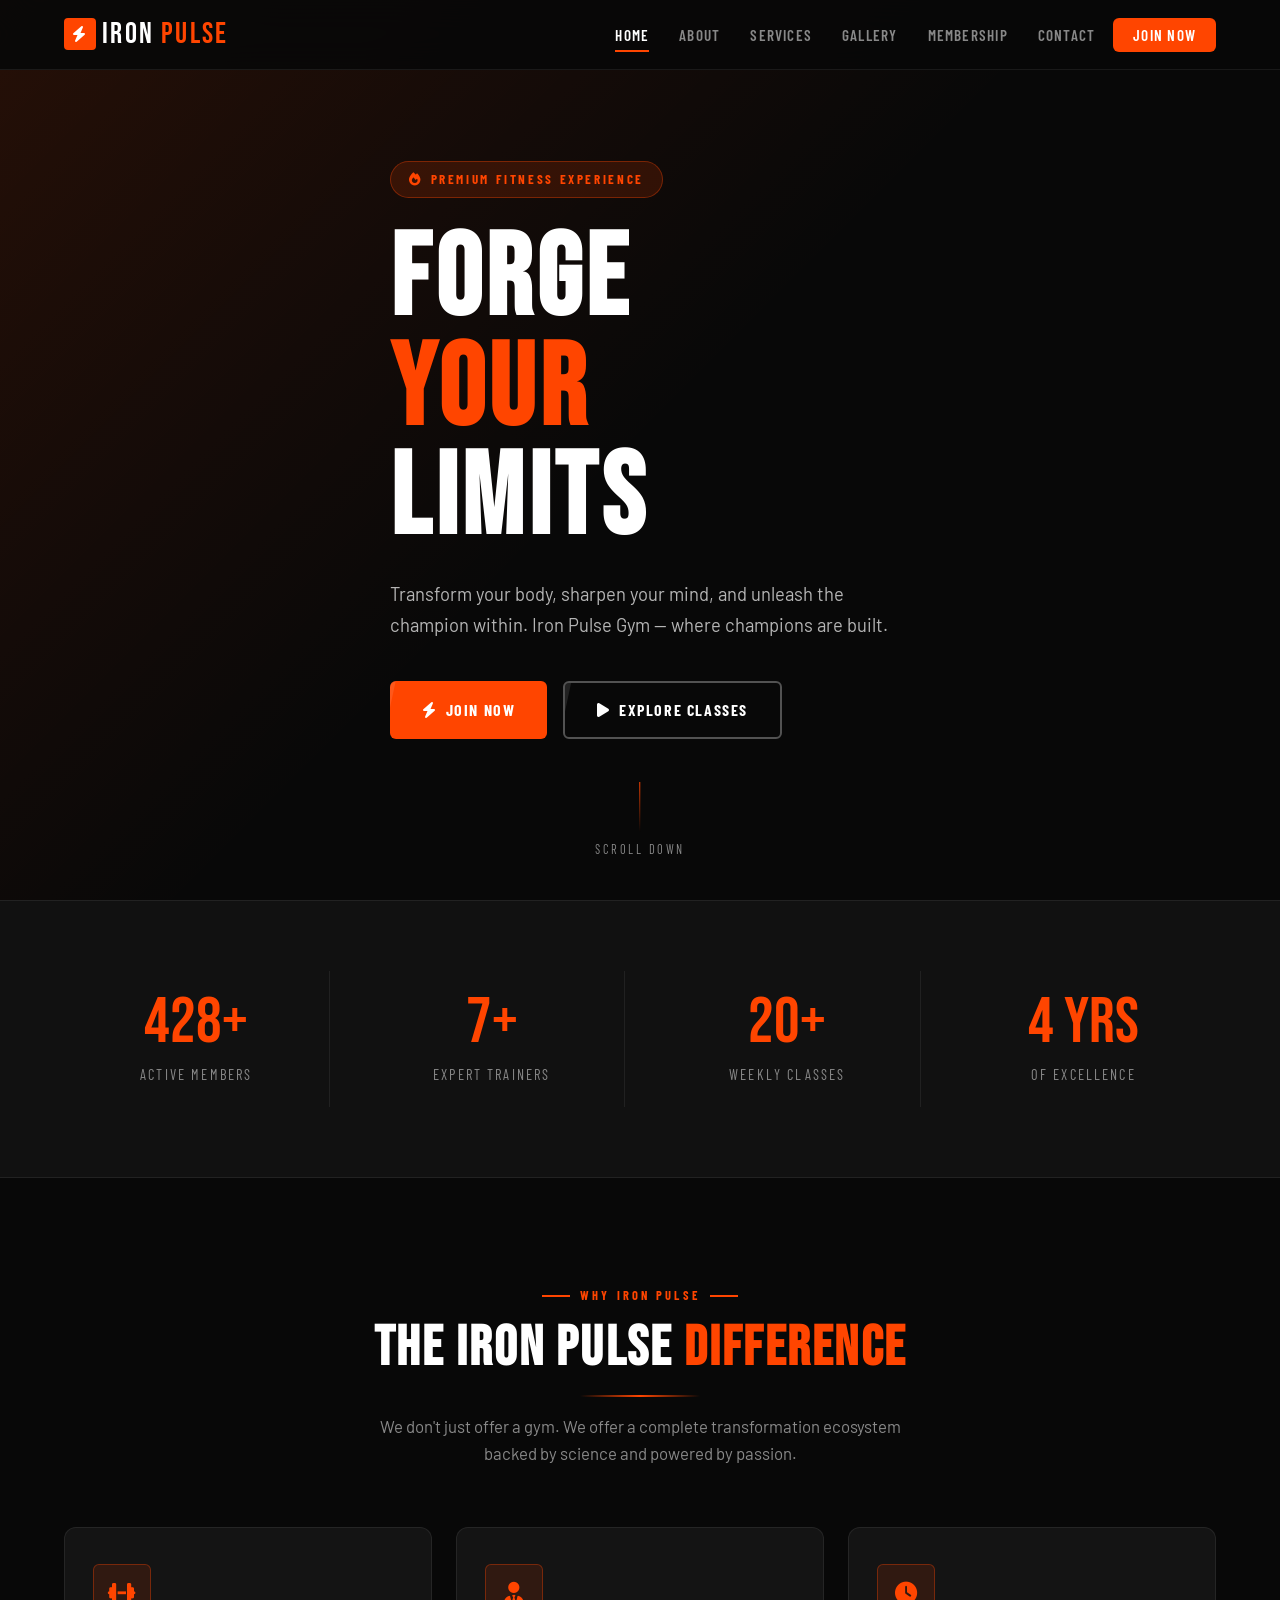
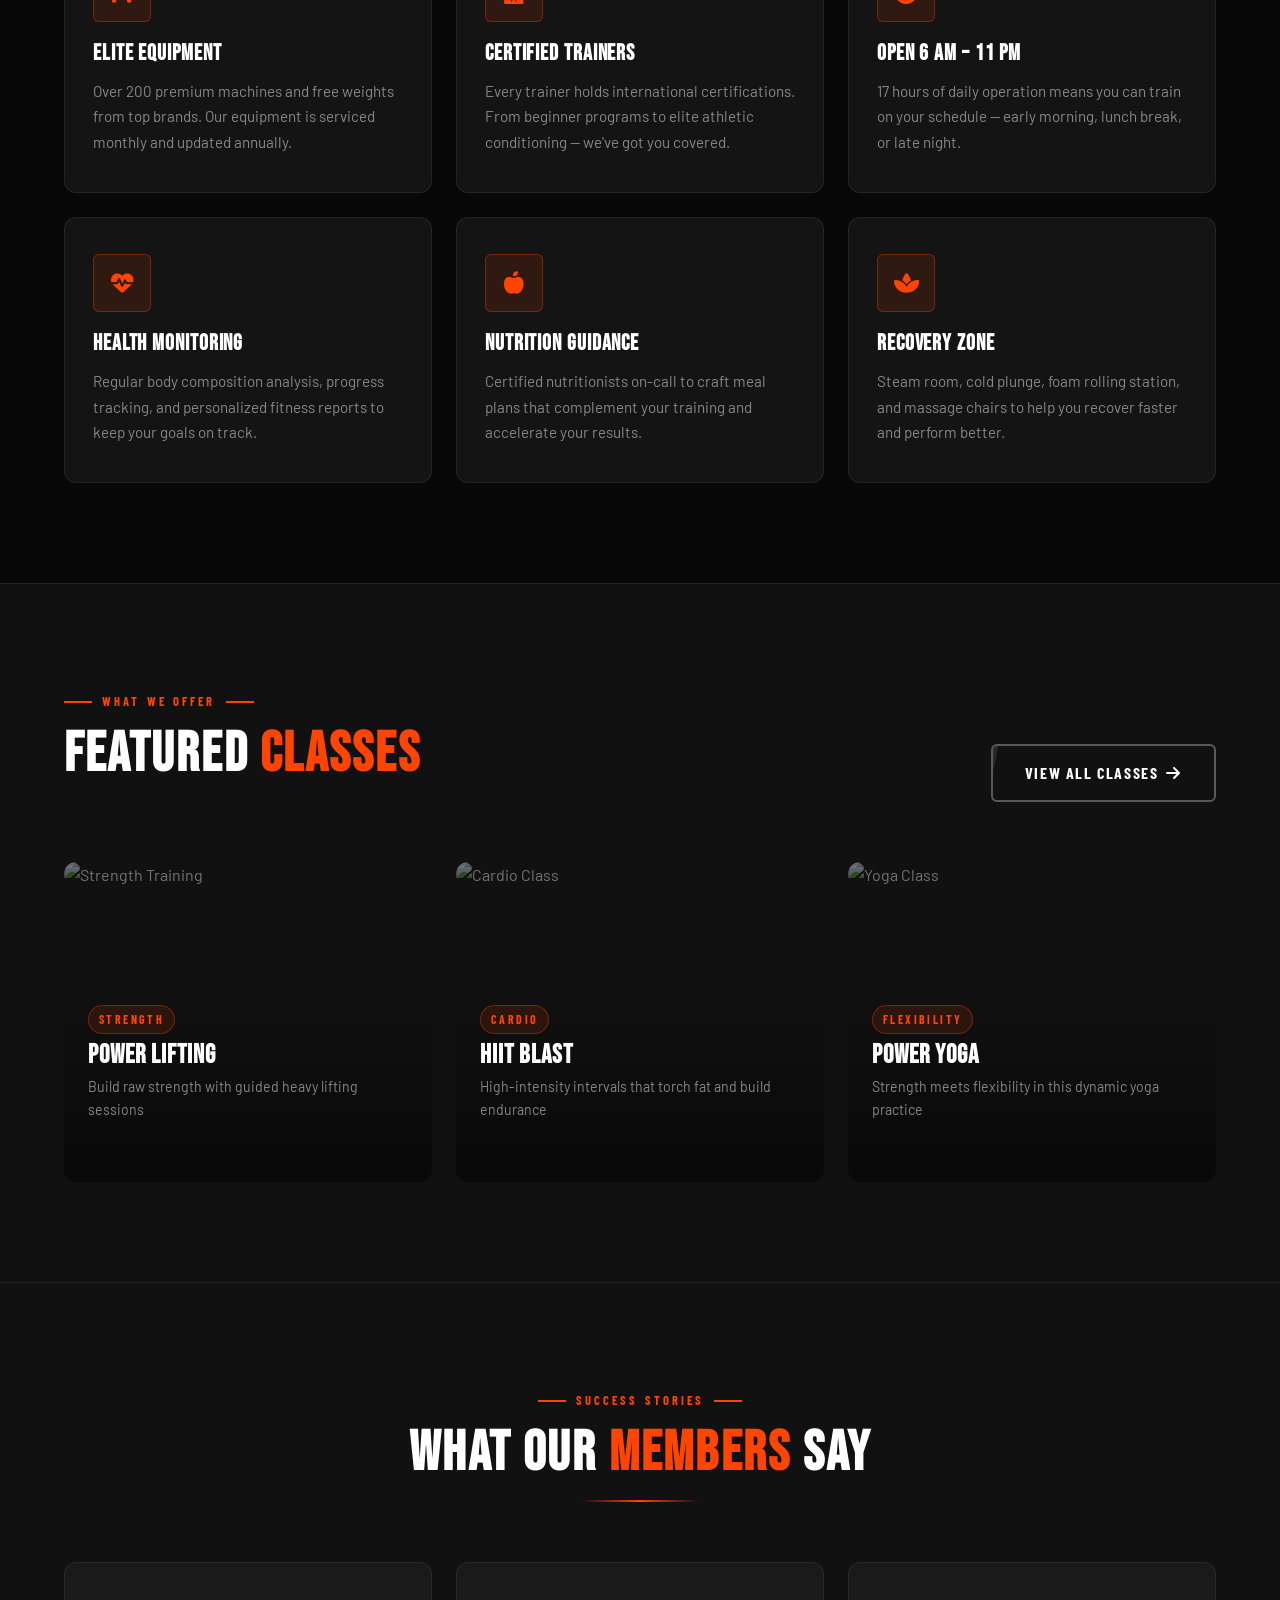
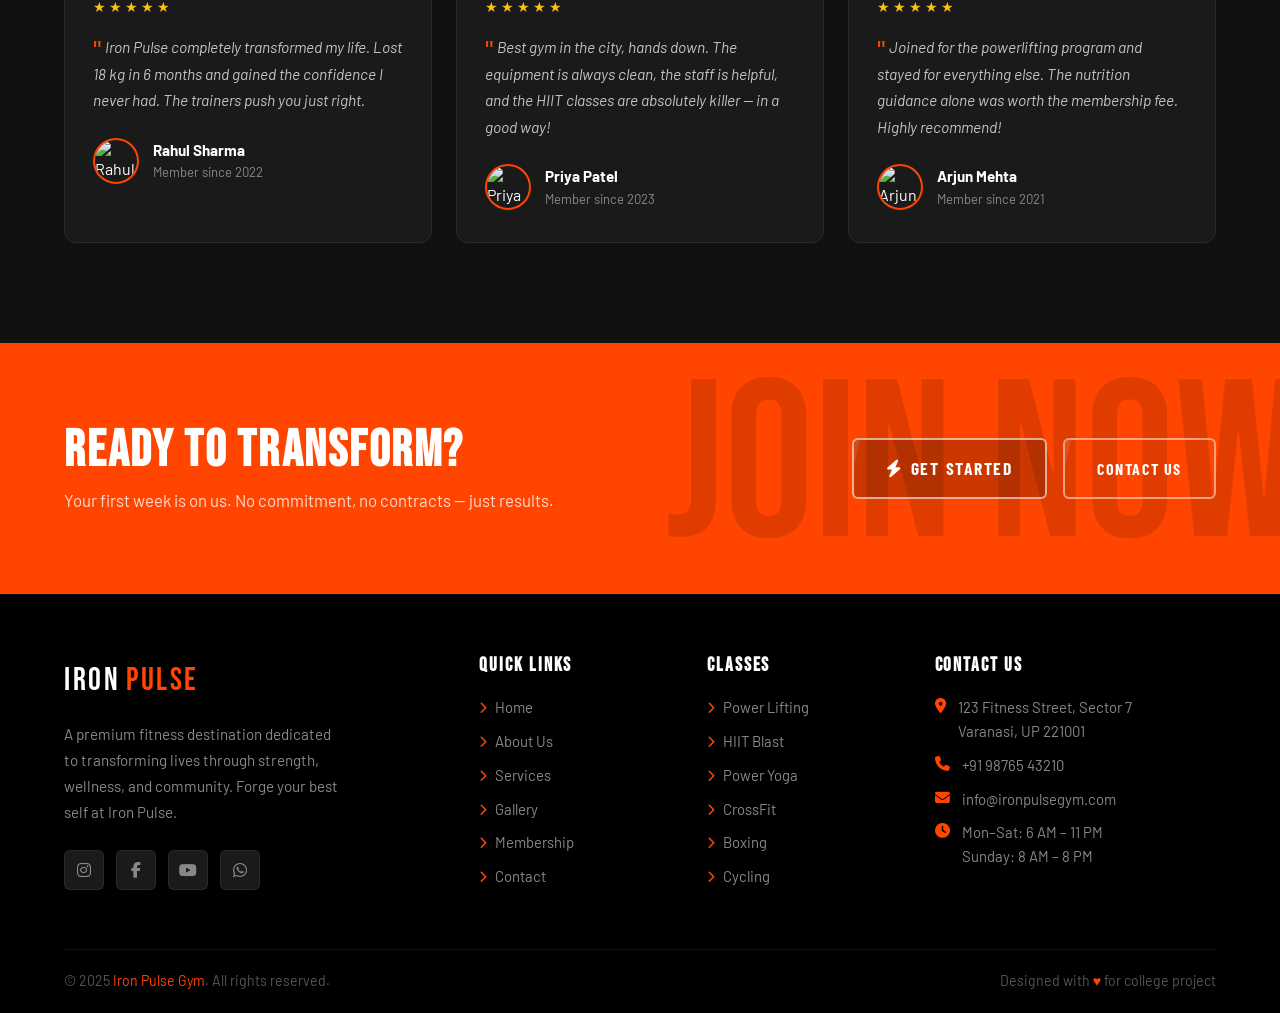
==== index.html @ a0cc93b9 "updated frontend and readme file" ====
<!DOCTYPE html>
<html lang="en">
<head>
  <meta charset="UTF-8" />
  <meta name="viewport" content="width=device-width, initial-scale=1.0" />
  <title>Iron Pulse Gym — Forge Your Limits</title>
  <meta name="description" content="Iron Pulse Gym — Premium fitness center with world-class trainers, state-of-the-art equipment, and flexible membership plans." />
  <link rel="stylesheet" href="style.css" />
  <link rel="stylesheet" href="https://cdnjs.cloudflare.com/ajax/libs/font-awesome/6.5.0/css/all.min.css" />
  <style>
    /* ── Back-to-top ── */
    .back-top {
      position: fixed; bottom: 28px; right: 28px; z-index: 900;
      width: 44px; height: 44px;
      background: var(--accent); color: #fff;
      border: none; border-radius: var(--radius); cursor: pointer;
      display: flex; align-items: center; justify-content: center;
      font-size: 1rem;
      opacity: 0; transform: translateY(16px);
      transition: all 0.3s ease;
      box-shadow: 0 4px 16px rgba(255,69,0,0.4);
    }
    .back-top.show { opacity: 1; transform: translateY(0); }
    .back-top:hover { background: var(--accent2); transform: translateY(-3px); }
  </style>
</head>
<body>

<!-- ── NAVBAR ────────────────────────────────────────── -->
<nav class="navbar">
  <div class="nav-container">
    <a href="index.html" class="logo">
      <div class="logo-icon"><i class="fas fa-bolt"></i></div>
      IRON<span>PULSE</span>
    </a>
    <ul class="nav-links" id="navLinks">
      <li><a href="index.html">Home</a></li>
      <li><a href="about.html">About</a></li>
      <li><a href="services.html">Services</a></li>
      <li><a href="gallery.html">Gallery</a></li>
      <li><a href="membership.html">Membership</a></li>
      <li><a href="contact.html">Contact</a></li>
      <li><a href="membership.html" class="nav-cta">Join Now</a></li>
    </ul>
    <button class="hamburger" id="hamburger" aria-label="Toggle Menu">
      <span></span><span></span><span></span>
    </button>
  </div>
</nav>

<!-- ── HERO ──────────────────────────────────────────── -->
<section class="hero">
  <div class="hero-bg"></div>
  <div class="container">
    <div class="hero-content">
      <div class="hero-badge">
        <i class="fas fa-fire"></i>
        Premium Fitness Experience
      </div>
      <h1>
        FORGE
        <em>YOUR</em>
        LIMITS
      </h1>
      <p>Transform your body, sharpen your mind, and unleash the champion within. Iron Pulse Gym — where champions are built.</p>
      <div class="hero-buttons">
        <a href="membership.html" class="btn btn-primary">
          <i class="fas fa-bolt"></i> Join Now
        </a>
        <a href="services.html" class="btn btn-outline">
          <i class="fas fa-play"></i> Explore Classes
        </a>
      </div>
    </div>
  </div>
  <div class="hero-scroll">
    <div class="hero-scroll-line"></div>
    Scroll Down
  </div>
</section>

<!-- ── STATS ─────────────────────────────────────────── -->
<section class="stats-section">
  <div class="container">
    <div class="stats-grid">
      <div class="stat-item reveal">
        <span class="stat-number" data-target="850" data-suffix="+">0+</span>
        <span class="stat-label">Active Members</span>
      </div>
      <div class="stat-item reveal reveal-delay-1">
        <span class="stat-number" data-target="15" data-suffix="+">0+</span>
        <span class="stat-label">Expert Trainers</span>
      </div>
      <div class="stat-item reveal reveal-delay-2">
        <span class="stat-number" data-target="40" data-suffix="+">0+</span>
        <span class="stat-label">Weekly Classes</span>
      </div>
      <div class="stat-item reveal reveal-delay-3">
        <span class="stat-number" data-target="8" data-suffix=" Yrs">0</span>
        <span class="stat-label">Of Excellence</span>
      </div>
    </div>
  </div>
</section>

<!-- ── WHY CHOOSE US ─────────────────────────────────── -->
<section class="section">
  <div class="container">
    <div class="section-header text-center">
      <span class="section-label">Why Iron Pulse</span>
      <h2 class="section-title">THE IRON PULSE <span class="text-accent">DIFFERENCE</span></h2>
      <div class="divider"></div>
      <p class="section-sub" style="margin: 0 auto;">We don't just offer a gym. We offer a complete transformation ecosystem backed by science and powered by passion.</p>
    </div>
    <div class="features-grid">
      <div class="feature-card reveal">
        <div class="feature-icon"><i class="fas fa-dumbbell"></i></div>
        <h3>Elite Equipment</h3>
        <p>Over 200 premium machines and free weights from top brands. Our equipment is serviced monthly and updated annually.</p>
      </div>
      <div class="feature-card reveal reveal-delay-1">
        <div class="feature-icon"><i class="fas fa-user-tie"></i></div>
        <h3>Certified Trainers</h3>
        <p>Every trainer holds international certifications. From beginner programs to elite athletic conditioning — we've got you covered.</p>
      </div>
      <div class="feature-card reveal reveal-delay-2">
        <div class="feature-icon"><i class="fas fa-clock"></i></div>
        <h3>Open 6 AM – 11 PM</h3>
        <p>17 hours of daily operation means you can train on your schedule — early morning, lunch break, or late night.</p>
      </div>
      <div class="feature-card reveal reveal-delay-1">
        <div class="feature-icon"><i class="fas fa-heartbeat"></i></div>
        <h3>Health Monitoring</h3>
        <p>Regular body composition analysis, progress tracking, and personalized fitness reports to keep your goals on track.</p>
      </div>
      <div class="feature-card reveal reveal-delay-2">
        <div class="feature-icon"><i class="fas fa-apple-alt"></i></div>
        <h3>Nutrition Guidance</h3>
        <p>Certified nutritionists on-call to craft meal plans that complement your training and accelerate your results.</p>
      </div>
      <div class="feature-card reveal reveal-delay-3">
        <div class="feature-icon"><i class="fas fa-spa"></i></div>
        <h3>Recovery Zone</h3>
        <p>Steam room, cold plunge, foam rolling station, and massage chairs to help you recover faster and perform better.</p>
      </div>
    </div>
  </div>
</section>

<!-- ── FEATURED CLASSES ──────────────────────────────── -->
<section class="section" style="background: var(--bg2); border-top: 1px solid var(--border); border-bottom: 1px solid var(--border);">
  <div class="container">
    <div class="section-header" style="display:flex; align-items:flex-end; justify-content:space-between; flex-wrap:wrap; gap:20px;">
      <div>
        <span class="section-label">What We Offer</span>
        <h2 class="section-title">FEATURED <span class="text-accent">CLASSES</span></h2>
      </div>
      <a href="services.html" class="btn btn-outline">View All Classes <i class="fas fa-arrow-right"></i></a>
    </div>
    <div class="classes-grid">
      <div class="class-card reveal">
        <img class="class-card-img" src="https://images.unsplash.com/photo-1517836357463-d25dfeac3438?w=600&q=80" alt="Strength Training" loading="lazy" />
        <div class="class-card-info">
          <span class="class-tag">Strength</span>
          <h3>Power Lifting</h3>
          <p>Build raw strength with guided heavy lifting sessions</p>
          <a href="services.html" class="class-card-link">Learn More <i class="fas fa-arrow-right"></i></a>
        </div>
      </div>
      <div class="class-card reveal reveal-delay-1">
        <img class="class-card-img" src="https://images.unsplash.com/photo-1549060279-7e168fcee0c2?w=600&q=80" alt="Cardio Class" loading="lazy" />
        <div class="class-card-info">
          <span class="class-tag">Cardio</span>
          <h3>HIIT Blast</h3>
          <p>High-intensity intervals that torch fat and build endurance</p>
          <a href="services.html" class="class-card-link">Learn More <i class="fas fa-arrow-right"></i></a>
        </div>
      </div>
      <div class="class-card reveal reveal-delay-2">
        <img class="class-card-img" src="https://images.unsplash.com/photo-1554284126-aa88f22d8b74?w=600&q=80" alt="Yoga Class" loading="lazy" />
        <div class="class-card-info">
          <span class="class-tag">Flexibility</span>
          <h3>Power Yoga</h3>
          <p>Strength meets flexibility in this dynamic yoga practice</p>
          <a href="services.html" class="class-card-link">Learn More <i class="fas fa-arrow-right"></i></a>
        </div>
      </div>
    </div>
  </div>
</section>

<!-- ── TESTIMONIALS ──────────────────────────────────── -->
<section class="section testimonials-section">
  <div class="container">
    <div class="section-header text-center">
      <span class="section-label">Success Stories</span>
      <h2 class="section-title">WHAT OUR <span class="text-accent">MEMBERS</span> SAY</h2>
      <div class="divider"></div>
    </div>
    <div class="testimonials-grid">
      <div class="testi-card reveal">
        <div class="testi-stars">★★★★★</div>
        <p class="testi-text">Iron Pulse completely transformed my life. Lost 18 kg in 6 months and gained the confidence I never had. The trainers push you just right.</p>
        <div class="testi-author">
          <img class="testi-avatar" src="https://i.pravatar.cc/100?img=11" alt="Rahul Sharma" />
          <div>
            <div class="testi-name">Rahul Sharma</div>
            <div class="testi-role">Member since 2022</div>
          </div>
        </div>
      </div>
      <div class="testi-card reveal reveal-delay-1">
        <div class="testi-stars">★★★★★</div>
        <p class="testi-text">Best gym in the city, hands down. The equipment is always clean, the staff is helpful, and the HIIT classes are absolutely killer — in a good way!</p>
        <div class="testi-author">
          <img class="testi-avatar" src="https://i.pravatar.cc/100?img=47" alt="Priya Patel" />
          <div>
            <div class="testi-name">Priya Patel</div>
            <div class="testi-role">Member since 2023</div>
          </div>
        </div>
      </div>
      <div class="testi-card reveal reveal-delay-2">
        <div class="testi-stars">★★★★★</div>
        <p class="testi-text">Joined for the powerlifting program and stayed for everything else. The nutrition guidance alone was worth the membership fee. Highly recommend!</p>
        <div class="testi-author">
          <img class="testi-avatar" src="https://i.pravatar.cc/100?img=59" alt="Arjun Mehta" />
          <div>
            <div class="testi-name">Arjun Mehta</div>
            <div class="testi-role">Member since 2021</div>
          </div>
        </div>
      </div>
    </div>
  </div>
</section>

<!-- ── CTA BANNER ────────────────────────────────────── -->
<section class="cta-section">
  <div class="container">
    <div class="cta-content">
      <div>
        <h2>READY TO <strong>TRANSFORM</strong>?</h2>
        <p>Your first week is on us. No commitment, no contracts — just results.</p>
      </div>
      <div style="display:flex; gap:16px; flex-wrap:wrap;">
        <a href="membership.html" class="btn btn-outline" style="background:rgba(0,0,0,0.2); border-color:rgba(255,255,255,0.6); color:#fff; font-size:1.1rem;">
          <i class="fas fa-bolt"></i> Get Started
        </a>
        <a href="contact.html" class="btn btn-outline">Contact Us</a>
      </div>
    </div>
  </div>
</section>

<!-- ── FOOTER ─────────────────────────────────────────── -->
<footer>
  <div class="container">
    <div class="footer-grid">
      <div class="footer-brand">
        <a href="index.html" class="logo">IRON<span>PULSE</span></a>
        <p>A premium fitness destination dedicated to transforming lives through strength, wellness, and community. Forge your best self at Iron Pulse.</p>
        <div class="social-links">
          <a href="#" aria-label="Instagram"><i class="fab fa-instagram"></i></a>
          <a href="#" aria-label="Facebook"><i class="fab fa-facebook-f"></i></a>
          <a href="#" aria-label="YouTube"><i class="fab fa-youtube"></i></a>
          <a href="#" aria-label="WhatsApp"><i class="fab fa-whatsapp"></i></a>
        </div>
      </div>
      <div class="footer-col">
        <h4>Quick Links</h4>
        <ul>
          <li><a href="index.html"><i class="fas fa-chevron-right"></i> Home</a></li>
          <li><a href="about.html"><i class="fas fa-chevron-right"></i> About Us</a></li>
          <li><a href="services.html"><i class="fas fa-chevron-right"></i> Services</a></li>
          <li><a href="gallery.html"><i class="fas fa-chevron-right"></i> Gallery</a></li>
          <li><a href="membership.html"><i class="fas fa-chevron-right"></i> Membership</a></li>
          <li><a href="contact.html"><i class="fas fa-chevron-right"></i> Contact</a></li>
        </ul>
      </div>
      <div class="footer-col">
        <h4>Classes</h4>
        <ul>
          <li><a href="services.html"><i class="fas fa-chevron-right"></i> Power Lifting</a></li>
          <li><a href="services.html"><i class="fas fa-chevron-right"></i> HIIT Blast</a></li>
          <li><a href="services.html"><i class="fas fa-chevron-right"></i> Power Yoga</a></li>
          <li><a href="services.html"><i class="fas fa-chevron-right"></i> CrossFit</a></li>
          <li><a href="services.html"><i class="fas fa-chevron-right"></i> Boxing</a></li>
          <li><a href="services.html"><i class="fas fa-chevron-right"></i> Cycling</a></li>
        </ul>
      </div>
      <div class="footer-col footer-contact">
        <h4>Contact Us</h4>
        <ul class="footer-contact">
          <li><i class="fas fa-map-marker-alt"></i><span>123 Fitness Street, Sector 7<br>Varanasi, UP 221001</span></li>
          <li><i class="fas fa-phone"></i><a href="tel:+919876543210">+91 98765 43210</a></li>
          <li><i class="fas fa-envelope"></i><a href="mailto:info@ironpulsegym.com">info@ironpulsegym.com</a></li>
          <li><i class="fas fa-clock"></i><span>Mon–Sat: 6 AM – 11 PM<br>Sunday: 8 AM – 8 PM</span></li>
        </ul>
      </div>
    </div>
    <div class="footer-bottom">
      <p>&copy; 2025 <span>Iron Pulse Gym</span>. All rights reserved.</p>
      <p>Designed with <span>♥</span> for college project</p>
    </div>
  </div>
</footer>

<!-- ── BACK TO TOP ────────────────────────────────────── -->
<button class="back-top" id="backTop" aria-label="Back to top">
  <i class="fas fa-arrow-up"></i>
</button>

<!-- ── SCRIPTS ────────────────────────────────────────── -->
<script src="https://cdn.jsdelivr.net/npm/@emailjs/browser@4/dist/email.min.js"></script>
<script>
  // Initialize EmailJS — replace with your Public Key
  emailjs.init('YOUR_PUBLIC_KEY');
</script>
<script src="main.js"></script>
<script>
  // Back to top
  const backTop = document.getElementById('backTop');
  window.addEventListener('scroll', () => {
    backTop.classList.toggle('show', window.scrollY > 400);
  });
  backTop.addEventListener('click', () => {
    window.scrollTo({ top: 0, behavior: 'smooth' });
  });
</script>

</body>
</html>
---- style.css ----
/* ============================================================
   IRON PULSE GYM — style.css
   Design: Industrial Dark | Font: Bebas Neue + Barlow
   ============================================================ */

@import url('https://fonts.googleapis.com/css2?family=Bebas+Neue&family=Barlow:ital,wght@0,300;0,400;0,500;0,600;0,700;1,400&family=Barlow+Condensed:wght@400;600;700&display=swap');

/* ── RESET & BASE ─────────────────────────────────────────── */
*, *::before, *::after { box-sizing: border-box; margin: 0; padding: 0; }
html { scroll-behavior: smooth; font-size: 16px; }
body {
  font-family: 'Barlow', sans-serif;
  background: var(--bg);
  color: var(--text);
  overflow-x: hidden;
  line-height: 1.6;
}
img { max-width: 100%; display: block; }
a { text-decoration: none; color: inherit; }
ul { list-style: none; }

/* ── CSS VARIABLES ───────────────────────────────────────── */
:root {
  --bg:        #080808;
  --bg2:       #111111;
  --bg3:       #1a1a1a;
  --bg4:       #222222;
  --accent:    #FF4500;
  --accent2:   #FF6B35;
  --gold:      #FFC107;
  --text:      #FFFFFF;
  --text-muted:#888888;
  --text-dim:  #555555;
  --border:    rgba(255,255,255,0.07);
  --border-acc:rgba(255,69,0,0.35);
  --glow:      rgba(255,69,0,0.20);
  --card-bg:   #141414;
  --radius:    6px;
  --radius-lg: 12px;
  --shadow:    0 8px 32px rgba(0,0,0,0.6);
  --shadow-acc:0 0 40px rgba(255,69,0,0.25);
  --transition:0.3s ease;
  --navbar-h:  70px;
}

/* ── SCROLLBAR ───────────────────────────────────────────── */
::-webkit-scrollbar { width: 5px; }
::-webkit-scrollbar-track { background: var(--bg); }
::-webkit-scrollbar-thumb { background: var(--accent); border-radius: 4px; }

/* ── SELECTION ───────────────────────────────────────────── */
::selection { background: var(--accent); color: #fff; }

/* ── TYPOGRAPHY BASE ─────────────────────────────────────── */
h1, h2, h3, h4 {
  font-family: 'Bebas Neue', sans-serif;
  letter-spacing: 0.04em;
  line-height: 1.1;
}
h1 { font-size: clamp(3rem, 8vw, 7rem); }
h2 { font-size: clamp(2rem, 5vw, 3.5rem); }
h3 { font-size: clamp(1.4rem, 3vw, 2rem); }

/* ── UTILITY CLASSES ─────────────────────────────────────── */
.container { max-width: 1200px; margin: 0 auto; padding: 0 24px; }
.text-accent  { color: var(--accent); }
.text-gold    { color: var(--gold); }
.text-muted   { color: var(--text-muted); }
.text-center  { text-align: center; }
.uppercase    { text-transform: uppercase; }

.section-label {
  font-family: 'Barlow Condensed', sans-serif;
  font-size: 0.78rem;
  font-weight: 700;
  letter-spacing: 0.25em;
  text-transform: uppercase;
  color: var(--accent);
  display: inline-flex;
  align-items: center;
  gap: 10px;
  margin-bottom: 12px;
}
.section-label::before, .section-label::after {
  content: '';
  display: inline-block;
  width: 28px;
  height: 2px;
  background: var(--accent);
}

.section-title { color: var(--text); margin-bottom: 16px; }
.section-sub   { color: var(--text-muted); font-size: 1.05rem; max-width: 560px; }

/* ── DIVIDER ─────────────────────────────────────────────── */
.divider {
  height: 2px;
  background: linear-gradient(90deg, transparent, var(--accent), transparent);
  margin: 0 auto;
  max-width: 120px;
  margin-bottom: 16px;
}

/* ── BUTTONS ─────────────────────────────────────────────── */
.btn {
  display: inline-flex;
  align-items: center;
  gap: 8px;
  padding: 14px 32px;
  font-family: 'Barlow Condensed', sans-serif;
  font-size: 1rem;
  font-weight: 700;
  letter-spacing: 0.1em;
  text-transform: uppercase;
  border: none;
  border-radius: var(--radius);
  cursor: pointer;
  transition: all var(--transition);
  position: relative;
  overflow: hidden;
}
.btn::before {
  content: '';
  position: absolute;
  inset: 0;
  background: rgba(255,255,255,0.1);
  transform: translateX(-100%) skewX(-12deg);
  transition: transform 0.4s ease;
}
.btn:hover::before { transform: translateX(110%) skewX(-12deg); }

.btn-primary {
  background: var(--accent);
  color: #fff;
  box-shadow: 0 0 0 rgba(255,69,0,0);
}
.btn-primary:hover {
  background: var(--accent2);
  box-shadow: 0 4px 20px rgba(255,69,0,0.5);
  transform: translateY(-2px);
}

.btn-outline {
  background: transparent;
  color: #fff;
  border: 2px solid rgba(255,255,255,0.3);
}
.btn-outline:hover {
  border-color: var(--accent);
  color: var(--accent);
  transform: translateY(-2px);
}

.btn-gold {
  background: var(--gold);
  color: #000;
  font-weight: 700;
}
.btn-gold:hover {
  background: #ffd740;
  box-shadow: 0 4px 20px rgba(255,193,7,0.4);
  transform: translateY(-2px);
}

.btn-whatsapp {
  background: #25D366;
  color: #fff;
  font-size: 1.1rem;
  padding: 16px 40px;
}
.btn-whatsapp:hover {
  background: #20ba59;
  box-shadow: 0 4px 24px rgba(37,211,102,0.4);
  transform: translateY(-2px);
}

/* ── NAVBAR ──────────────────────────────────────────────── */
.navbar {
  position: fixed;
  top: 0; left: 0; right: 0;
  height: var(--navbar-h);
  background: rgba(8,8,8,0.92);
  backdrop-filter: blur(16px);
  -webkit-backdrop-filter: blur(16px);
  border-bottom: 1px solid var(--border);
  z-index: 1000;
  transition: all var(--transition);
}
.navbar.scrolled {
  background: rgba(8,8,8,0.98);
  box-shadow: 0 4px 24px rgba(0,0,0,0.6);
}
.nav-container {
  max-width: 1200px;
  margin: 0 auto;
  padding: 0 24px;
  height: 100%;
  display: flex;
  align-items: center;
  justify-content: space-between;
}
.logo {
  font-family: 'Bebas Neue', sans-serif;
  font-size: 1.9rem;
  letter-spacing: 0.08em;
  color: #fff;
  display: flex;
  align-items: center;
  gap: 6px;
}
.logo span { color: var(--accent); }
.logo .logo-icon {
  width: 32px; height: 32px;
  background: var(--accent);
  border-radius: 4px;
  display: flex; align-items: center; justify-content: center;
  font-size: 1rem;
}

.nav-links {
  display: flex;
  align-items: center;
  gap: 6px;
}
.nav-links a {
  font-family: 'Barlow Condensed', sans-serif;
  font-size: 0.95rem;
  font-weight: 600;
  letter-spacing: 0.08em;
  text-transform: uppercase;
  color: var(--text-muted);
  padding: 6px 12px;
  border-radius: 4px;
  transition: color var(--transition);
  position: relative;
}
.nav-links a::after {
  content: '';
  position: absolute;
  bottom: -2px; left: 12px; right: 12px;
  height: 2px;
  background: var(--accent);
  transform: scaleX(0);
  transition: transform var(--transition);
}
.nav-links a:hover,
.nav-links a.active { color: #fff; }
.nav-links a:hover::after,
.nav-links a.active::after { transform: scaleX(1); }

.nav-cta {
  background: var(--accent) !important;
  color: #fff !important;
  padding: 8px 20px !important;
  border-radius: var(--radius) !important;
}
.nav-cta::after { display: none !important; }
.nav-cta:hover { background: var(--accent2) !important; }

.hamburger {
  display: none;
  flex-direction: column;
  gap: 5px;
  background: none;
  border: none;
  cursor: pointer;
  padding: 6px;
}
.hamburger span {
  display: block;
  width: 26px; height: 2px;
  background: #fff;
  border-radius: 2px;
  transition: all 0.3s ease;
}
.hamburger.open span:nth-child(1) { transform: translateY(7px) rotate(45deg); }
.hamburger.open span:nth-child(2) { opacity: 0; }
.hamburger.open span:nth-child(3) { transform: translateY(-7px) rotate(-45deg); }

/* ── PAGE HERO (inner pages) ────────────────────────────── */
.page-hero {
  height: 340px;
  position: relative;
  display: flex;
  align-items: flex-end;
  padding-bottom: 50px;
  margin-top: var(--navbar-h);
  overflow: hidden;
}
.page-hero-bg {
  position: absolute;
  inset: 0;
  background-size: cover;
  background-position: center;
  filter: brightness(0.25);
  transform: scale(1.05);
  transition: transform 8s ease;
}
.page-hero:hover .page-hero-bg { transform: scale(1.0); }
.page-hero::after {
  content: '';
  position: absolute;
  inset: 0;
  background: linear-gradient(to top, rgba(8,8,8,0.95) 0%, transparent 60%);
}
.page-hero-content {
  position: relative;
  z-index: 2;
  width: 100%;
}
.page-hero h1 {
  font-size: clamp(2.5rem, 6vw, 5rem);
  line-height: 1;
  margin-bottom: 8px;
}
.breadcrumb {
  font-family: 'Barlow Condensed', sans-serif;
  font-size: 0.9rem;
  letter-spacing: 0.08em;
  color: var(--text-muted);
  display: flex;
  align-items: center;
  gap: 10px;
}
.breadcrumb a { color: var(--accent); }
.breadcrumb span { color: var(--text-dim); }

/* ── FOOTER ──────────────────────────────────────────────── */
footer {
  background: #000;
  border-top: 1px solid var(--border);
  padding: 60px 0 0;
}
.footer-grid {
  display: grid;
  grid-template-columns: 2fr 1fr 1fr 1.5fr;
  gap: 40px;
  padding-bottom: 50px;
}
.footer-brand .logo { font-size: 2rem; margin-bottom: 16px; }
.footer-brand p {
  color: var(--text-muted);
  font-size: 0.95rem;
  line-height: 1.7;
  max-width: 280px;
  margin-bottom: 24px;
}
.social-links { display: flex; gap: 12px; }
.social-links a {
  width: 40px; height: 40px;
  background: var(--bg3);
  border: 1px solid var(--border);
  border-radius: var(--radius);
  display: flex; align-items: center; justify-content: center;
  color: var(--text-muted);
  font-size: 1rem;
  transition: all var(--transition);
}
.social-links a:hover {
  background: var(--accent);
  color: #fff;
  border-color: var(--accent);
  transform: translateY(-3px);
}
.footer-col h4 {
  font-family: 'Bebas Neue', sans-serif;
  font-size: 1.2rem;
  letter-spacing: 0.1em;
  color: #fff;
  margin-bottom: 20px;
}
.footer-col ul li { margin-bottom: 10px; }
.footer-col ul a {
  color: var(--text-muted);
  font-size: 0.93rem;
  transition: color var(--transition);
  display: flex;
  align-items: center;
  gap: 8px;
}
.footer-col ul a:hover { color: var(--accent); }
.footer-col ul a i { color: var(--accent); font-size: 0.75rem; }
.footer-contact li {
  color: var(--text-muted);
  font-size: 0.93rem;
  margin-bottom: 12px;
  display: flex;
  align-items: flex-start;
  gap: 12px;
}
.footer-contact li i { color: var(--accent); margin-top: 3px; flex-shrink: 0; }
.footer-bottom {
  border-top: 1px solid var(--border);
  padding: 20px 0;
  display: flex;
  align-items: center;
  justify-content: space-between;
  flex-wrap: wrap;
  gap: 12px;
}
.footer-bottom p { color: var(--text-dim); font-size: 0.88rem; }
.footer-bottom span { color: var(--accent); }

/* ── SECTION PADDING ─────────────────────────────────────── */
.section { padding: 100px 0; }
.section-sm { padding: 70px 0; }
.section-header { margin-bottom: 60px; }

/* ── CARD BASE ───────────────────────────────────────────── */
.card {
  background: var(--card-bg);
  border: 1px solid var(--border);
  border-radius: var(--radius-lg);
  overflow: hidden;
  transition: all var(--transition);
}
.card:hover {
  border-color: var(--border-acc);
  transform: translateY(-6px);
  box-shadow: var(--shadow), var(--shadow-acc);
}

/* ────────────────────────────────────────────────────────────
   HOME PAGE
   ──────────────────────────────────────────────────────────── */

/* Hero */
.hero {
  height: 100vh;
  min-height: 700px;
  position: relative;
  display: flex;
  align-items: center;
  overflow: hidden;
}
.hero-bg {
  position: absolute;
  inset: 0;
  background-image: url('https://images.unsplash.com/photo-1534438327276-14e5300c3a48?w=1920&q=80');
  background-size: cover;
  background-position: center;
  filter: brightness(0.22);
  transform: scale(1.06);
  animation: heroZoom 12s ease-in-out infinite alternate;
}
@keyframes heroZoom {
  from { transform: scale(1.06); }
  to   { transform: scale(1.0); }
}
.hero::after {
  content: '';
  position: absolute;
  inset: 0;
  background: linear-gradient(135deg, rgba(255,69,0,0.12) 0%, transparent 50%),
              linear-gradient(to right, rgba(8,8,8,0.85) 0%, transparent 70%);
}
.hero-content {
  position: relative;
  z-index: 2;
  max-width: 750px;
}
.hero-badge {
  display: inline-flex;
  align-items: center;
  gap: 8px;
  background: rgba(255,69,0,0.15);
  border: 1px solid var(--border-acc);
  color: var(--accent);
  font-family: 'Barlow Condensed', sans-serif;
  font-size: 0.82rem;
  font-weight: 700;
  letter-spacing: 0.2em;
  text-transform: uppercase;
  padding: 7px 18px;
  border-radius: 100px;
  margin-bottom: 28px;
  animation: fadeInUp 0.6s ease both;
}
.hero h1 {
  font-size: clamp(3.5rem, 9vw, 8rem);
  line-height: 0.95;
  margin-bottom: 24px;
  animation: fadeInUp 0.7s ease 0.1s both;
}
.hero h1 em {
  font-style: normal;
  color: var(--accent);
  display: block;
}
.hero p {
  font-size: 1.15rem;
  color: rgba(255,255,255,0.7);
  max-width: 500px;
  margin-bottom: 40px;
  line-height: 1.7;
  animation: fadeInUp 0.7s ease 0.2s both;
}
.hero-buttons {
  display: flex;
  gap: 16px;
  flex-wrap: wrap;
  animation: fadeInUp 0.7s ease 0.3s both;
}
.hero-scroll {
  position: absolute;
  bottom: 40px;
  left: 50%;
  transform: translateX(-50%);
  z-index: 2;
  display: flex;
  flex-direction: column;
  align-items: center;
  gap: 8px;
  color: var(--text-muted);
  font-family: 'Barlow Condensed', sans-serif;
  font-size: 0.78rem;
  letter-spacing: 0.2em;
  text-transform: uppercase;
  animation: fadeIn 1s ease 1s both;
}
.hero-scroll-line {
  width: 1px; height: 50px;
  background: linear-gradient(to bottom, var(--accent), transparent);
  animation: scrollPulse 2s ease-in-out infinite;
}
@keyframes scrollPulse {
  0%, 100% { opacity: 0.4; transform: scaleY(1); }
  50%       { opacity: 1;   transform: scaleY(0.6); }
}

/* Stats */
.stats-section {
  background: var(--bg2);
  padding: 70px 0;
  border-top: 1px solid var(--border);
  border-bottom: 1px solid var(--border);
}
.stats-grid {
  display: grid;
  grid-template-columns: repeat(4, 1fr);
  gap: 30px;
}
.stat-item {
  text-align: center;
  padding: 20px;
  border-right: 1px solid var(--border);
}
.stat-item:last-child { border-right: none; }
.stat-number {
  font-family: 'Bebas Neue', sans-serif;
  font-size: clamp(2.8rem, 5vw, 4.5rem);
  color: var(--accent);
  line-height: 1;
  display: block;
  margin-bottom: 6px;
}
.stat-label {
  font-family: 'Barlow Condensed', sans-serif;
  font-size: 0.9rem;
  letter-spacing: 0.15em;
  text-transform: uppercase;
  color: var(--text-muted);
}

/* Why Choose Us */
.features-grid {
  display: grid;
  grid-template-columns: repeat(3, 1fr);
  gap: 24px;
  margin-top: 20px;
}
.feature-card {
  background: var(--card-bg);
  border: 1px solid var(--border);
  border-radius: var(--radius-lg);
  padding: 36px 28px;
  transition: all var(--transition);
  position: relative;
  overflow: hidden;
}
.feature-card::before {
  content: '';
  position: absolute;
  top: 0; left: 0;
  width: 4px; height: 100%;
  background: var(--accent);
  transform: scaleY(0);
  transition: transform var(--transition);
  transform-origin: bottom;
}
.feature-card:hover { border-color: var(--border-acc); transform: translateY(-5px); }
.feature-card:hover::before { transform: scaleY(1); }
.feature-icon {
  width: 58px; height: 58px;
  background: rgba(255,69,0,0.12);
  border: 1px solid var(--border-acc);
  border-radius: var(--radius);
  display: flex; align-items: center; justify-content: center;
  font-size: 1.4rem;
  color: var(--accent);
  margin-bottom: 20px;
}
.feature-card h3 {
  font-size: 1.4rem;
  margin-bottom: 12px;
  color: #fff;
}
.feature-card p { color: var(--text-muted); font-size: 0.95rem; line-height: 1.7; }

/* Classes Preview */
.classes-grid {
  display: grid;
  grid-template-columns: repeat(3, 1fr);
  gap: 24px;
}
.class-card {
  border-radius: var(--radius-lg);
  overflow: hidden;
  position: relative;
  height: 320px;
  cursor: pointer;
}
.class-card-img {
  width: 100%; height: 100%;
  object-fit: cover;
  filter: brightness(0.45);
  transition: transform 0.5s ease, filter 0.4s ease;
}
.class-card:hover .class-card-img {
  transform: scale(1.08);
  filter: brightness(0.3);
}
.class-card-info {
  position: absolute;
  bottom: 0; left: 0; right: 0;
  padding: 28px 24px;
  background: linear-gradient(to top, rgba(8,8,8,0.95), transparent);
  transform: translateY(0);
  transition: all var(--transition);
}
.class-tag {
  font-family: 'Barlow Condensed', sans-serif;
  font-size: 0.75rem;
  font-weight: 700;
  letter-spacing: 0.2em;
  text-transform: uppercase;
  color: var(--accent);
  background: rgba(255,69,0,0.12);
  border: 1px solid var(--border-acc);
  padding: 4px 10px;
  border-radius: 100px;
  display: inline-block;
  margin-bottom: 8px;
}
.class-card h3 { font-size: 1.6rem; margin-bottom: 6px; }
.class-card p { font-size: 0.88rem; color: var(--text-muted); }
.class-card-link {
  display: inline-flex;
  align-items: center;
  gap: 6px;
  color: var(--accent);
  font-family: 'Barlow Condensed', sans-serif;
  font-size: 0.85rem;
  font-weight: 700;
  letter-spacing: 0.1em;
  text-transform: uppercase;
  opacity: 0;
  transform: translateY(10px);
  transition: all 0.35s ease;
  margin-top: 10px;
}
.class-card:hover .class-card-link { opacity: 1; transform: translateY(0); }

/* Testimonials */
.testimonials-section { background: var(--bg2); }
.testimonials-grid {
  display: grid;
  grid-template-columns: repeat(3, 1fr);
  gap: 24px;
}
.testi-card {
  background: var(--bg3);
  border: 1px solid var(--border);
  border-radius: var(--radius-lg);
  padding: 32px 28px;
  transition: all var(--transition);
}
.testi-card:hover { border-color: var(--border-acc); transform: translateY(-4px); }
.testi-stars { color: var(--gold); font-size: 0.9rem; margin-bottom: 16px; letter-spacing: 3px; }
.testi-text {
  color: rgba(255,255,255,0.75);
  font-style: italic;
  line-height: 1.7;
  margin-bottom: 24px;
  font-size: 0.97rem;
}
.testi-text::before { content: '"'; color: var(--accent); font-size: 2rem; font-style: normal; line-height: 0; vertical-align: -10px; margin-right: 4px; }
.testi-author { display: flex; align-items: center; gap: 14px; }
.testi-avatar {
  width: 46px; height: 46px;
  border-radius: 50%;
  object-fit: cover;
  border: 2px solid var(--accent);
}
.testi-name { font-weight: 700; font-size: 0.95rem; }
.testi-role { font-size: 0.82rem; color: var(--text-muted); }

/* CTA Banner */
.cta-section {
  background: var(--accent);
  padding: 80px 0;
  position: relative;
  overflow: hidden;
}
.cta-section::before {
  content: 'JOIN NOW';
  position: absolute;
  right: -20px; top: 50%;
  transform: translateY(-50%);
  font-family: 'Bebas Neue', sans-serif;
  font-size: 14rem;
  color: rgba(0,0,0,0.12);
  white-space: nowrap;
  line-height: 1;
  pointer-events: none;
}
.cta-content {
  display: flex;
  align-items: center;
  justify-content: space-between;
  gap: 30px;
  flex-wrap: wrap;
  position: relative;
  z-index: 1;
}
.cta-content h2 { color: #fff; font-size: clamp(2rem, 4vw, 3.5rem); }
.cta-content p { color: rgba(255,255,255,0.8); font-size: 1.05rem; margin-top: 8px; }
.cta-content .btn-outline {
  border-color: rgba(255,255,255,0.5);
  color: #fff;
}
.cta-content .btn-outline:hover { border-color: #fff; background: rgba(255,255,255,0.1); }

/* ────────────────────────────────────────────────────────────
   ABOUT PAGE
   ──────────────────────────────────────────────────────────── */
.about-story {
  display: grid;
  grid-template-columns: 1fr 1fr;
  gap: 60px;
  align-items: center;
}
.about-story-img {
  position: relative;
  border-radius: var(--radius-lg);
  overflow: hidden;
}
.about-story-img img {
  width: 100%; height: 500px;
  object-fit: cover;
  filter: brightness(0.85);
}
.about-story-img::after {
  content: '';
  position: absolute;
  inset: 0;
  background: linear-gradient(135deg, rgba(255,69,0,0.15), transparent);
}
.about-badge {
  position: absolute;
  bottom: -20px; right: -20px;
  width: 130px; height: 130px;
  background: var(--accent);
  border-radius: 50%;
  display: flex; flex-direction: column;
  align-items: center; justify-content: center;
  z-index: 2;
}
.about-badge span:first-child {
  font-family: 'Bebas Neue', sans-serif;
  font-size: 3rem;
  line-height: 1;
  color: #fff;
}
.about-badge span:last-child {
  font-family: 'Barlow Condensed', sans-serif;
  font-size: 0.72rem;
  letter-spacing: 0.15em;
  text-transform: uppercase;
  color: rgba(255,255,255,0.8);
  text-align: center;
}
.about-list { margin: 24px 0; }
.about-list li {
  display: flex;
  align-items: center;
  gap: 12px;
  color: var(--text-muted);
  margin-bottom: 10px;
  font-size: 0.97rem;
}
.about-list li i { color: var(--accent); }

.trainers-grid {
  display: grid;
  grid-template-columns: repeat(4, 1fr);
  gap: 24px;
}
.trainer-card {
  background: var(--card-bg);
  border: 1px solid var(--border);
  border-radius: var(--radius-lg);
  overflow: hidden;
  transition: all var(--transition);
}
.trainer-card:hover { border-color: var(--border-acc); transform: translateY(-6px); }
.trainer-img {
  width: 100%; height: 260px;
  object-fit: cover;
  filter: brightness(0.85) grayscale(0.2);
  transition: filter var(--transition);
}
.trainer-card:hover .trainer-img { filter: brightness(1) grayscale(0); }
.trainer-info { padding: 20px; }
.trainer-name { font-size: 1.4rem; margin-bottom: 4px; }
.trainer-role {
  font-family: 'Barlow Condensed', sans-serif;
  font-size: 0.85rem;
  letter-spacing: 0.1em;
  text-transform: uppercase;
  color: var(--accent);
  margin-bottom: 10px;
}
.trainer-bio { font-size: 0.88rem; color: var(--text-muted); line-height: 1.6; }

.values-grid {
  display: grid;
  grid-template-columns: repeat(3, 1fr);
  gap: 24px;
}
.value-card {
  background: var(--card-bg);
  border: 1px solid var(--border);
  border-radius: var(--radius-lg);
  padding: 36px;
  text-align: center;
  transition: all var(--transition);
}
.value-card:hover { border-color: var(--border-acc); transform: translateY(-5px); }
.value-icon {
  font-size: 2.5rem;
  margin-bottom: 16px;
  display: block;
}
.value-card h3 { font-size: 1.5rem; margin-bottom: 12px; }
.value-card p { color: var(--text-muted); font-size: 0.93rem; line-height: 1.7; }

/* ────────────────────────────────────────────────────────────
   SERVICES PAGE
   ──────────────────────────────────────────────────────────── */
.filter-bar {
  display: flex;
  flex-wrap: wrap;
  gap: 10px;
  margin-bottom: 40px;
  justify-content: center;
}
.filter-btn {
  font-family: 'Barlow Condensed', sans-serif;
  font-size: 0.88rem;
  font-weight: 700;
  letter-spacing: 0.12em;
  text-transform: uppercase;
  background: var(--card-bg);
  color: var(--text-muted);
  border: 1px solid var(--border);
  padding: 9px 20px;
  border-radius: 100px;
  cursor: pointer;
  transition: all var(--transition);
}
.filter-btn:hover, .filter-btn.active {
  background: var(--accent);
  color: #fff;
  border-color: var(--accent);
}

.services-grid {
  display: grid;
  grid-template-columns: repeat(3, 1fr);
  gap: 24px;
}
.service-card {
  background: var(--card-bg);
  border: 1px solid var(--border);
  border-radius: var(--radius-lg);
  overflow: hidden;
  transition: all var(--transition);
  cursor: pointer;
}
.service-card:hover { border-color: var(--border-acc); transform: translateY(-6px); box-shadow: var(--shadow-acc); }
.service-img {
  width: 100%; height: 200px;
  object-fit: cover;
  filter: brightness(0.7);
  transition: filter var(--transition), transform 0.5s ease;
}
.service-card:hover .service-img { filter: brightness(0.9); transform: scale(1.04); }
.service-body { padding: 24px; }
.service-tag {
  font-family: 'Barlow Condensed', sans-serif;
  font-size: 0.72rem;
  font-weight: 700;
  letter-spacing: 0.18em;
  text-transform: uppercase;
  color: var(--accent);
  margin-bottom: 8px;
  display: block;
}
.service-body h3 { font-size: 1.5rem; margin-bottom: 10px; }
.service-body p { font-size: 0.92rem; color: var(--text-muted); line-height: 1.6; margin-bottom: 16px; }
.service-meta {
  display: flex;
  gap: 16px;
  font-family: 'Barlow Condensed', sans-serif;
  font-size: 0.84rem;
  color: var(--text-dim);
  letter-spacing: 0.05em;
}
.service-meta span { display: flex; align-items: center; gap: 6px; }
.service-meta i { color: var(--accent); }

/* Timetable */
.timetable-section { background: var(--bg2); }
.timetable-wrap { overflow-x: auto; border-radius: var(--radius-lg); }
.timetable {
  width: 100%;
  min-width: 700px;
  border-collapse: collapse;
  background: var(--card-bg);
  border: 1px solid var(--border);
  border-radius: var(--radius-lg);
  overflow: hidden;
}
.timetable thead th {
  font-family: 'Bebas Neue', sans-serif;
  font-size: 1.1rem;
  letter-spacing: 0.1em;
  text-transform: uppercase;
  color: #fff;
  background: var(--bg3);
  padding: 16px 20px;
  text-align: center;
  border-right: 1px solid var(--border);
}
.timetable thead th:last-child { border-right: none; }
.timetable tbody td {
  padding: 14px 20px;
  text-align: center;
  border-right: 1px solid var(--border);
  border-bottom: 1px solid var(--border);
  color: var(--text-muted);
  font-size: 0.9rem;
  vertical-align: top;
}
.timetable tbody td:last-child { border-right: none; }
.timetable tbody td:first-child {
  font-family: 'Barlow Condensed', sans-serif;
  font-size: 0.85rem;
  font-weight: 700;
  letter-spacing: 0.12em;
  text-transform: uppercase;
  color: var(--text-muted);
  background: var(--bg3);
}
.timetable tbody tr:last-child td { border-bottom: none; }
.tt-class {
  background: rgba(255,69,0,0.1);
  border: 1px solid var(--border-acc);
  border-radius: 6px;
  padding: 8px 10px;
  margin-bottom: 6px;
  display: block;
}
.tt-class strong {
  display: block;
  font-family: 'Barlow Condensed', sans-serif;
  font-size: 0.88rem;
  font-weight: 700;
  letter-spacing: 0.05em;
  color: #fff;
  text-transform: uppercase;
  margin-bottom: 2px;
}
.tt-class span {
  font-size: 0.78rem;
  color: var(--text-muted);
}
.tt-class.gold { background: rgba(255,193,7,0.1); border-color: rgba(255,193,7,0.3); }
.tt-class.gold strong { color: var(--gold); }

/* ────────────────────────────────────────────────────────────
   GALLERY PAGE
   ──────────────────────────────────────────────────────────── */
.gallery-grid {
  display: grid;
  grid-template-columns: repeat(3, 1fr);
  gap: 16px;
  grid-auto-rows: 250px;
}
.gallery-item {
  position: relative;
  overflow: hidden;
  border-radius: var(--radius-lg);
  cursor: pointer;
}
.gallery-item.wide  { grid-column: span 2; }
.gallery-item.tall  { grid-row: span 2; }
.gallery-img {
  width: 100%; height: 100%;
  object-fit: cover;
  filter: brightness(0.75);
  transition: transform 0.5s ease, filter 0.4s ease;
}
.gallery-item:hover .gallery-img { transform: scale(1.08); filter: brightness(0.5); }
.gallery-overlay {
  position: absolute;
  inset: 0;
  background: rgba(255,69,0,0.05);
  display: flex; align-items: center; justify-content: center;
  opacity: 0;
  transition: opacity var(--transition);
}
.gallery-item:hover .gallery-overlay { opacity: 1; }
.gallery-icon {
  width: 56px; height: 56px;
  background: var(--accent);
  border-radius: 50%;
  display: flex; align-items: center; justify-content: center;
  color: #fff;
  font-size: 1.1rem;
  transform: scale(0.5);
  transition: transform 0.35s ease;
}
.gallery-item:hover .gallery-icon { transform: scale(1); }
.gallery-label {
  position: absolute;
  bottom: 16px; left: 16px;
  font-family: 'Barlow Condensed', sans-serif;
  font-size: 0.9rem;
  font-weight: 700;
  letter-spacing: 0.1em;
  text-transform: uppercase;
  color: rgba(255,255,255,0);
  transition: color var(--transition);
}
.gallery-item:hover .gallery-label { color: #fff; }

/* Lightbox */
.lightbox {
  display: none;
  position: fixed;
  inset: 0;
  background: rgba(0,0,0,0.95);
  z-index: 9999;
  align-items: center;
  justify-content: center;
}
.lightbox.active { display: flex; }
.lightbox-img {
  max-width: 85vw;
  max-height: 85vh;
  border-radius: var(--radius-lg);
  object-fit: contain;
  box-shadow: 0 20px 80px rgba(0,0,0,0.8);
}
.lightbox-close {
  position: absolute;
  top: 24px; right: 24px;
  width: 46px; height: 46px;
  background: rgba(255,255,255,0.1);
  border: none; border-radius: 50%;
  color: #fff;
  font-size: 1.2rem;
  cursor: pointer;
  display: flex; align-items: center; justify-content: center;
  transition: background var(--transition);
}
.lightbox-close:hover { background: var(--accent); }

/* ────────────────────────────────────────────────────────────
   MEMBERSHIP PAGE
   ──────────────────────────────────────────────────────────── */
.plans-grid {
  display: grid;
  grid-template-columns: repeat(3, 1fr);
  gap: 28px;
  align-items: start;
}
.plan-card {
  background: var(--card-bg);
  border: 1px solid var(--border);
  border-radius: var(--radius-lg);
  padding: 40px 32px;
  position: relative;
  transition: all var(--transition);
}
.plan-card:hover { border-color: var(--border-acc); transform: translateY(-6px); }
.plan-card.featured {
  background: linear-gradient(135deg, #1a0a00, #1c1008);
  border-color: var(--accent);
  box-shadow: 0 0 60px rgba(255,69,0,0.2);
  transform: scale(1.02);
}
.plan-card.featured:hover { transform: scale(1.02) translateY(-6px); }
.plan-badge {
  position: absolute;
  top: -14px; left: 50%;
  transform: translateX(-50%);
  background: var(--accent);
  color: #fff;
  font-family: 'Barlow Condensed', sans-serif;
  font-size: 0.75rem;
  font-weight: 700;
  letter-spacing: 0.15em;
  text-transform: uppercase;
  padding: 5px 18px;
  border-radius: 100px;
  white-space: nowrap;
}
.plan-name {
  font-family: 'Bebas Neue', sans-serif;
  font-size: 1.5rem;
  letter-spacing: 0.1em;
  color: var(--text-muted);
  text-transform: uppercase;
  margin-bottom: 20px;
}
.plan-price {
  margin-bottom: 28px;
  line-height: 1;
}
.plan-price .amount {
  font-family: 'Bebas Neue', sans-serif;
  font-size: 4rem;
  color: var(--accent);
}
.plan-card.featured .plan-price .amount { color: #fff; }
.plan-price .currency {
  font-family: 'Barlow Condensed', sans-serif;
  font-size: 1.5rem;
  color: var(--text-muted);
  vertical-align: super;
}
.plan-price .period {
  font-size: 0.88rem;
  color: var(--text-dim);
  display: block;
  margin-top: 4px;
  font-family: 'Barlow Condensed', sans-serif;
  letter-spacing: 0.08em;
  text-transform: uppercase;
}
.plan-features {
  margin-bottom: 32px;
  border-top: 1px solid var(--border);
  padding-top: 24px;
}
.plan-features li {
  display: flex;
  align-items: center;
  gap: 10px;
  font-size: 0.93rem;
  color: var(--text-muted);
  margin-bottom: 12px;
  padding-bottom: 12px;
  border-bottom: 1px solid var(--border);
}
.plan-features li:last-child { border-bottom: none; margin-bottom: 0; padding-bottom: 0; }
.plan-features li i { color: var(--accent); font-size: 0.8rem; flex-shrink: 0; }
.plan-features li.off { opacity: 0.3; }
.plan-features li.off i { color: var(--text-dim); }
.plan-card .btn { width: 100%; justify-content: center; }

/* Membership Form Section */
.membership-form-section { background: var(--bg2); }
.form-container {
  max-width: 700px;
  margin: 0 auto;
  background: var(--card-bg);
  border: 1px solid var(--border);
  border-radius: var(--radius-lg);
  padding: 50px 44px;
}
.form-row {
  display: grid;
  grid-template-columns: 1fr 1fr;
  gap: 20px;
}
.form-group {
  margin-bottom: 22px;
}
.form-group label {
  display: block;
  font-family: 'Barlow Condensed', sans-serif;
  font-size: 0.82rem;
  font-weight: 700;
  letter-spacing: 0.15em;
  text-transform: uppercase;
  color: var(--text-muted);
  margin-bottom: 8px;
}
.form-group input,
.form-group select,
.form-group textarea {
  width: 100%;
  background: var(--bg3);
  border: 1px solid var(--border);
  border-radius: var(--radius);
  color: #fff;
  font-family: 'Barlow', sans-serif;
  font-size: 0.97rem;
  padding: 14px 16px;
  outline: none;
  transition: border-color var(--transition), box-shadow var(--transition);
  appearance: none;
  -webkit-appearance: none;
}
.form-group select {
  background-image: url("data:image/svg+xml,%3Csvg xmlns='http://www.w3.org/2000/svg' viewBox='0 0 12 8'%3E%3Cpath fill='%23888' d='M6 8L0 0h12z'/%3E%3C/svg%3E");
  background-repeat: no-repeat;
  background-position: right 14px center;
  background-size: 10px;
  padding-right: 40px;
}
.form-group textarea { height: 120px; resize: vertical; }
.form-group input::placeholder,
.form-group textarea::placeholder { color: var(--text-dim); }
.form-group input:focus,
.form-group select:focus,
.form-group textarea:focus {
  border-color: var(--accent);
  box-shadow: 0 0 0 3px rgba(255,69,0,0.15);
}
.form-submit { margin-top: 6px; }
.form-submit .btn { width: 100%; justify-content: center; font-size: 1.1rem; }
.form-message {
  display: none;
  text-align: center;
  padding: 14px 20px;
  border-radius: var(--radius);
  margin-top: 16px;
  font-family: 'Barlow Condensed', sans-serif;
  font-size: 0.95rem;
  letter-spacing: 0.05em;
}
.form-message.success { background: rgba(0,200,100,0.1); border: 1px solid rgba(0,200,100,0.3); color: #00c864; }
.form-message.error   { background: rgba(255,69,0,0.1);  border: 1px solid rgba(255,69,0,0.3);  color: var(--accent); }

/* WhatsApp CTA */
.whatsapp-section {
  text-align: center;
  padding: 70px 0;
  border-top: 1px solid var(--border);
}
.whatsapp-section h3 { font-size: 2.5rem; margin-bottom: 12px; }
.whatsapp-section p { color: var(--text-muted); margin-bottom: 32px; font-size: 1.05rem; }

/* ────────────────────────────────────────────────────────────
   CONTACT PAGE
   ──────────────────────────────────────────────────────────── */
.contact-grid {
  display: grid;
  grid-template-columns: 1.2fr 1fr;
  gap: 50px;
  align-items: start;
}
.contact-info-cards {
  display: grid;
  gap: 20px;
  margin-bottom: 36px;
}
.contact-card {
  background: var(--card-bg);
  border: 1px solid var(--border);
  border-radius: var(--radius-lg);
  padding: 24px;
  display: flex;
  align-items: flex-start;
  gap: 18px;
  transition: all var(--transition);
}
.contact-card:hover { border-color: var(--border-acc); }
.contact-card-icon {
  width: 48px; height: 48px;
  background: rgba(255,69,0,0.12);
  border: 1px solid var(--border-acc);
  border-radius: var(--radius);
  display: flex; align-items: center; justify-content: center;
  font-size: 1.1rem;
  color: var(--accent);
  flex-shrink: 0;
}
.contact-card h4 {
  font-family: 'Barlow Condensed', sans-serif;
  font-size: 0.8rem;
  font-weight: 700;
  letter-spacing: 0.15em;
  text-transform: uppercase;
  color: var(--text-dim);
  margin-bottom: 4px;
}
.contact-card p { color: var(--text-muted); font-size: 0.95rem; line-height: 1.6; }
.contact-card a { color: #fff; transition: color var(--transition); }
.contact-card a:hover { color: var(--accent); }

.map-embed {
  border-radius: var(--radius-lg);
  overflow: hidden;
  border: 1px solid var(--border);
  margin-top: 24px;
}
.map-embed iframe {
  width: 100%;
  height: 280px;
  display: block;
  filter: invert(90%) hue-rotate(180deg) brightness(0.85);
}

.contact-form { background: var(--card-bg); border: 1px solid var(--border); border-radius: var(--radius-lg); padding: 40px 32px; }
.contact-form h3 { font-size: 1.8rem; margin-bottom: 28px; }

/* ────────────────────────────────────────────────────────────
   ANIMATIONS
   ──────────────────────────────────────────────────────────── */
@keyframes fadeIn    { from { opacity: 0; } to { opacity: 1; } }
@keyframes fadeInUp  { from { opacity: 0; transform: translateY(30px); } to { opacity: 1; transform: translateY(0); } }
@keyframes fadeInLeft{ from { opacity: 0; transform: translateX(-30px); } to { opacity: 1; transform: translateX(0); } }
@keyframes scaleIn   { from { opacity: 0; transform: scale(0.92); } to { opacity: 1; transform: scale(1); } }
@keyframes pulse     { 0%, 100% { transform: scale(1); } 50% { transform: scale(1.04); } }

.reveal {
  opacity: 0;
  transform: translateY(35px);
  transition: opacity 0.7s ease, transform 0.7s ease;
}
.reveal.visible {
  opacity: 1;
  transform: translateY(0);
}
.reveal-delay-1 { transition-delay: 0.1s; }
.reveal-delay-2 { transition-delay: 0.2s; }
.reveal-delay-3 { transition-delay: 0.3s; }
.reveal-delay-4 { transition-delay: 0.4s; }

/* ────────────────────────────────────────────────────────────
   MEDIA QUERIES — RESPONSIVE
   ──────────────────────────────────────────────────────────── */
@media (max-width: 1024px) {
  .stats-grid          { grid-template-columns: repeat(2, 1fr); }
  .stat-item:nth-child(2) { border-right: none; }
  .features-grid       { grid-template-columns: repeat(2, 1fr); }
  .features-grid .feature-card:last-child { grid-column: span 2; }
  .classes-grid        { grid-template-columns: repeat(2, 1fr); }
  .testimonials-grid   { grid-template-columns: repeat(2, 1fr); }
  .footer-grid         { grid-template-columns: 1fr 1fr; }
  .about-story         { grid-template-columns: 1fr; }
  .trainers-grid       { grid-template-columns: repeat(2, 1fr); }
  .plans-grid          { grid-template-columns: 1fr 1fr; }
  .plan-card.featured  { transform: none; }
  .services-grid       { grid-template-columns: repeat(2, 1fr); }
  .contact-grid        { grid-template-columns: 1fr; }
  .gallery-grid        { grid-template-columns: repeat(2, 1fr); }
  .gallery-item.wide   { grid-column: span 2; }
}

@media (max-width: 768px) {
  :root { --navbar-h: 62px; }
  .nav-links {
    position: fixed;
    top: var(--navbar-h); left: 0; right: 0;
    background: rgba(8,8,8,0.98);
    backdrop-filter: blur(20px);
    flex-direction: column;
    padding: 24px 20px 32px;
    gap: 4px;
    border-bottom: 1px solid var(--border);
    transform: translateY(-110%);
    transition: transform 0.4s ease;
    z-index: 999;
  }
  .nav-links.open { transform: translateY(0); }
  .nav-links a { padding: 12px 16px; font-size: 1.1rem; border-radius: var(--radius); }
  .nav-cta { text-align: center; margin-top: 8px; }
  .hamburger { display: flex; }

  .stats-grid          { grid-template-columns: repeat(2, 1fr); }
  .features-grid       { grid-template-columns: 1fr; }
  .features-grid .feature-card:last-child { grid-column: span 1; }
  .classes-grid        { grid-template-columns: 1fr; }
  .testimonials-grid   { grid-template-columns: 1fr; }
  .footer-grid         { grid-template-columns: 1fr; }
  .trainers-grid       { grid-template-columns: repeat(2, 1fr); }
  .values-grid         { grid-template-columns: 1fr; }
  .plans-grid          { grid-template-columns: 1fr; }
  .services-grid       { grid-template-columns: 1fr; }
  .gallery-grid        { grid-template-columns: 1fr 1fr; }
  .gallery-item.tall   { grid-row: span 1; }
  .form-row            { grid-template-columns: 1fr; }
  .form-container      { padding: 30px 22px; }
  .contact-form        { padding: 28px 20px; }
  .cta-content         { text-align: center; justify-content: center; }
  .hero h1 { font-size: clamp(3rem, 12vw, 5rem); }
  .section { padding: 70px 0; }
}

@media (max-width: 480px) {
  .stats-grid   { grid-template-columns: 1fr; }
  .stat-item    { border-right: none; border-bottom: 1px solid var(--border); }
  .stat-item:last-child { border-bottom: none; }
  .gallery-grid { grid-template-columns: 1fr; }
  .gallery-item.wide { grid-column: span 1; }
  .trainers-grid { grid-template-columns: 1fr; }
  .hero-buttons  { flex-direction: column; }
  .btn { width: 100%; justify-content: center; }
  .footer-bottom { text-align: center; }
}
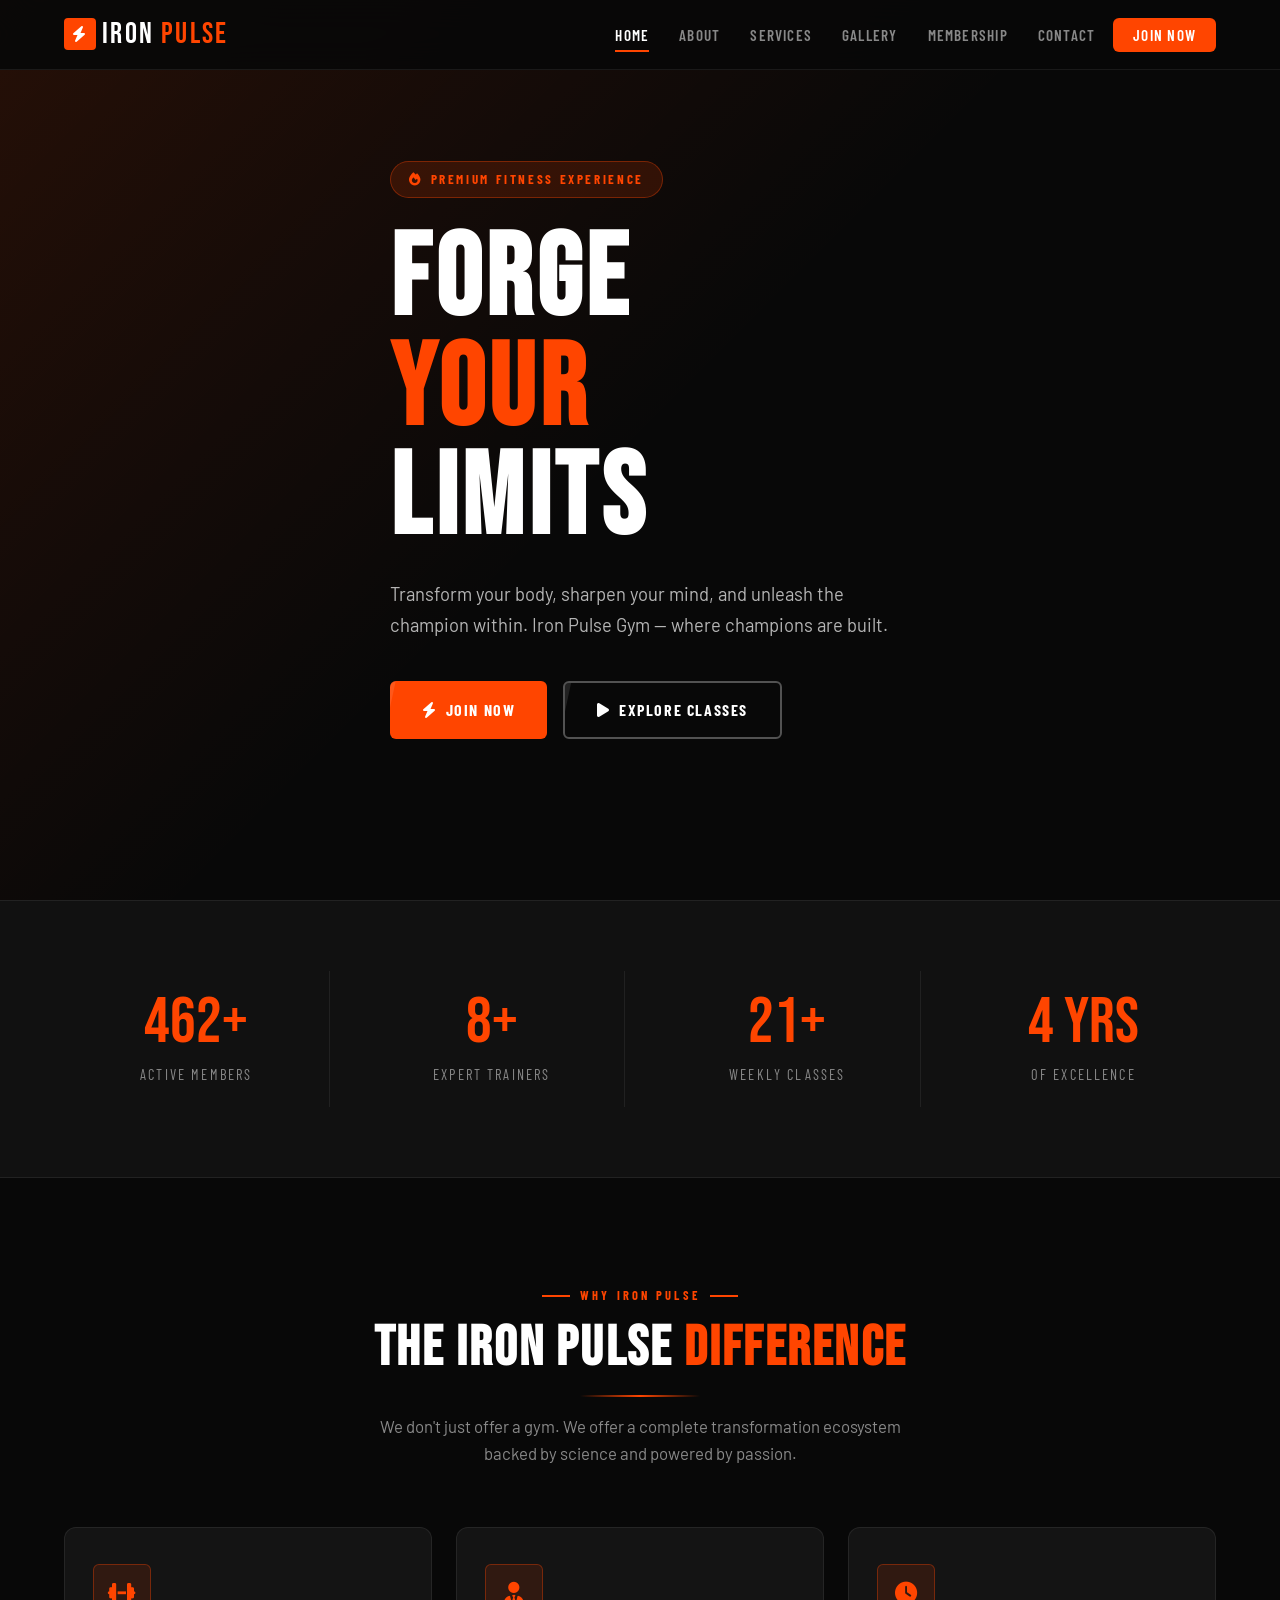
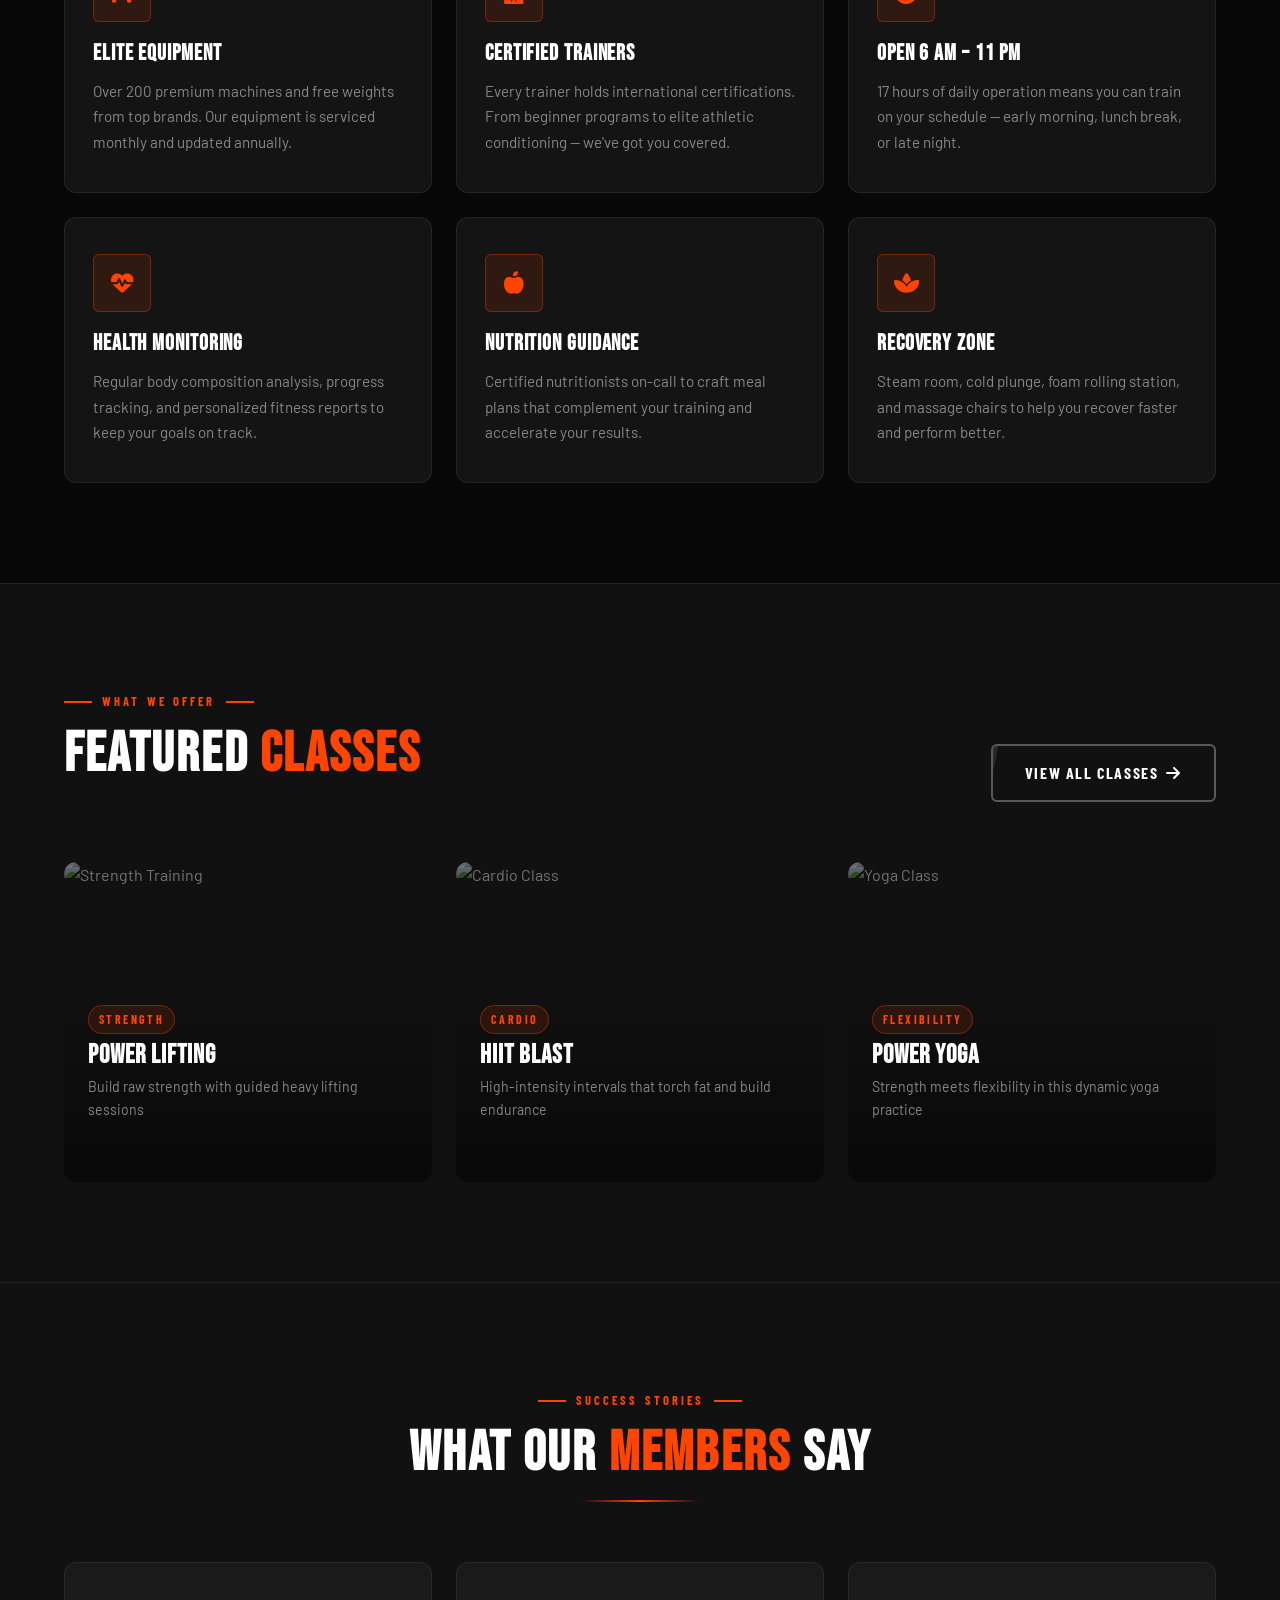
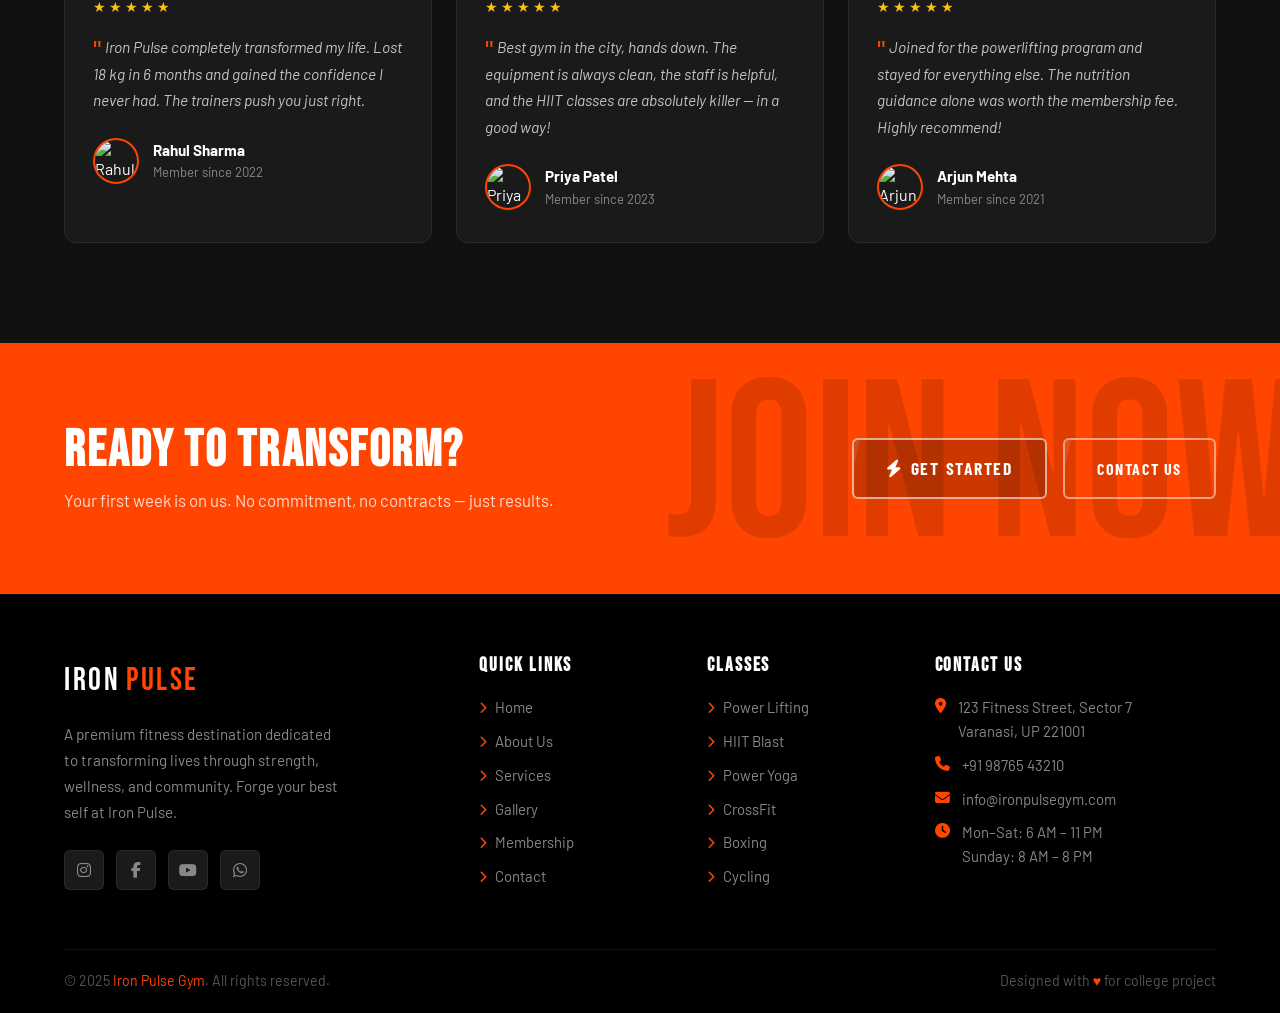
==== commit b5fa5664: "Updated something" ====
--- a/index.html
+++ b/index.html
@@ -73,10 +73,10 @@
       </div>
     </div>
   </div>
-  <div class="hero-scroll">
+  <!-- <div class="hero-scroll">
     <div class="hero-scroll-line"></div>
     Scroll Down
-  </div>
+  </div> -->
 </section>
 
 <!-- ── STATS ─────────────────────────────────────────── -->
--- a/style.css
+++ b/style.css
@@ -198,6 +198,7 @@
   display: flex;
   align-items: center;
   justify-content: space-between;
+  gap: 12px;
 }
 .logo {
   font-family: 'Bebas Neue', sans-serif;
@@ -207,6 +208,8 @@
   display: flex;
   align-items: center;
   gap: 6px;
+  white-space: nowrap;
+  flex-shrink: 0;
 }
 .logo span { color: var(--accent); }
 .logo .logo-icon {
@@ -215,6 +218,7 @@
   border-radius: 4px;
   display: flex; align-items: center; justify-content: center;
   font-size: 1rem;
+  flex-shrink: 0;
 }
 
 .nav-links {
@@ -265,6 +269,8 @@
   border: none;
   cursor: pointer;
   padding: 6px;
+  margin-left: auto;
+  flex-shrink: 0;
 }
 .hamburger span {
   display: block;
@@ -1376,6 +1382,18 @@
 
 @media (max-width: 768px) {
   :root { --navbar-h: 62px; }
+  .nav-container { padding: 0 14px; }
+  .logo {
+    font-size: 1.45rem;
+    letter-spacing: 0.05em;
+    gap: 5px;
+    max-width: calc(100% - 48px);
+  }
+  .logo .logo-icon {
+    width: 26px;
+    height: 26px;
+    font-size: 0.82rem;
+  }
   .nav-links {
     position: fixed;
     top: var(--navbar-h); left: 0; right: 0;
@@ -1385,11 +1403,21 @@
     padding: 24px 20px 32px;
     gap: 4px;
     border-bottom: 1px solid var(--border);
-    transform: translateY(-110%);
-    transition: transform 0.4s ease;
+    max-height: calc(100vh - var(--navbar-h));
+    overflow-y: auto;
+    opacity: 0;
+    visibility: hidden;
+    pointer-events: none;
+    transform: translateY(-12px);
+    transition: opacity 0.25s ease, transform 0.25s ease, visibility 0.25s ease;
     z-index: 999;
   }
-  .nav-links.open { transform: translateY(0); }
+  .nav-links.open {
+    opacity: 1;
+    visibility: visible;
+    pointer-events: auto;
+    transform: translateY(0);
+  }
   .nav-links a { padding: 12px 16px; font-size: 1.1rem; border-radius: var(--radius); }
   .nav-cta { text-align: center; margin-top: 8px; }
   .hamburger { display: flex; }
@@ -1415,6 +1443,15 @@
 }
 
 @media (max-width: 480px) {
+  .logo {
+    font-size: 1.16rem;
+    letter-spacing: 0.03em;
+  }
+  .logo .logo-icon {
+    width: 24px;
+    height: 24px;
+    font-size: 0.75rem;
+  }
   .stats-grid   { grid-template-columns: 1fr; }
   .stat-item    { border-right: none; border-bottom: 1px solid var(--border); }
   .stat-item:last-child { border-bottom: none; }
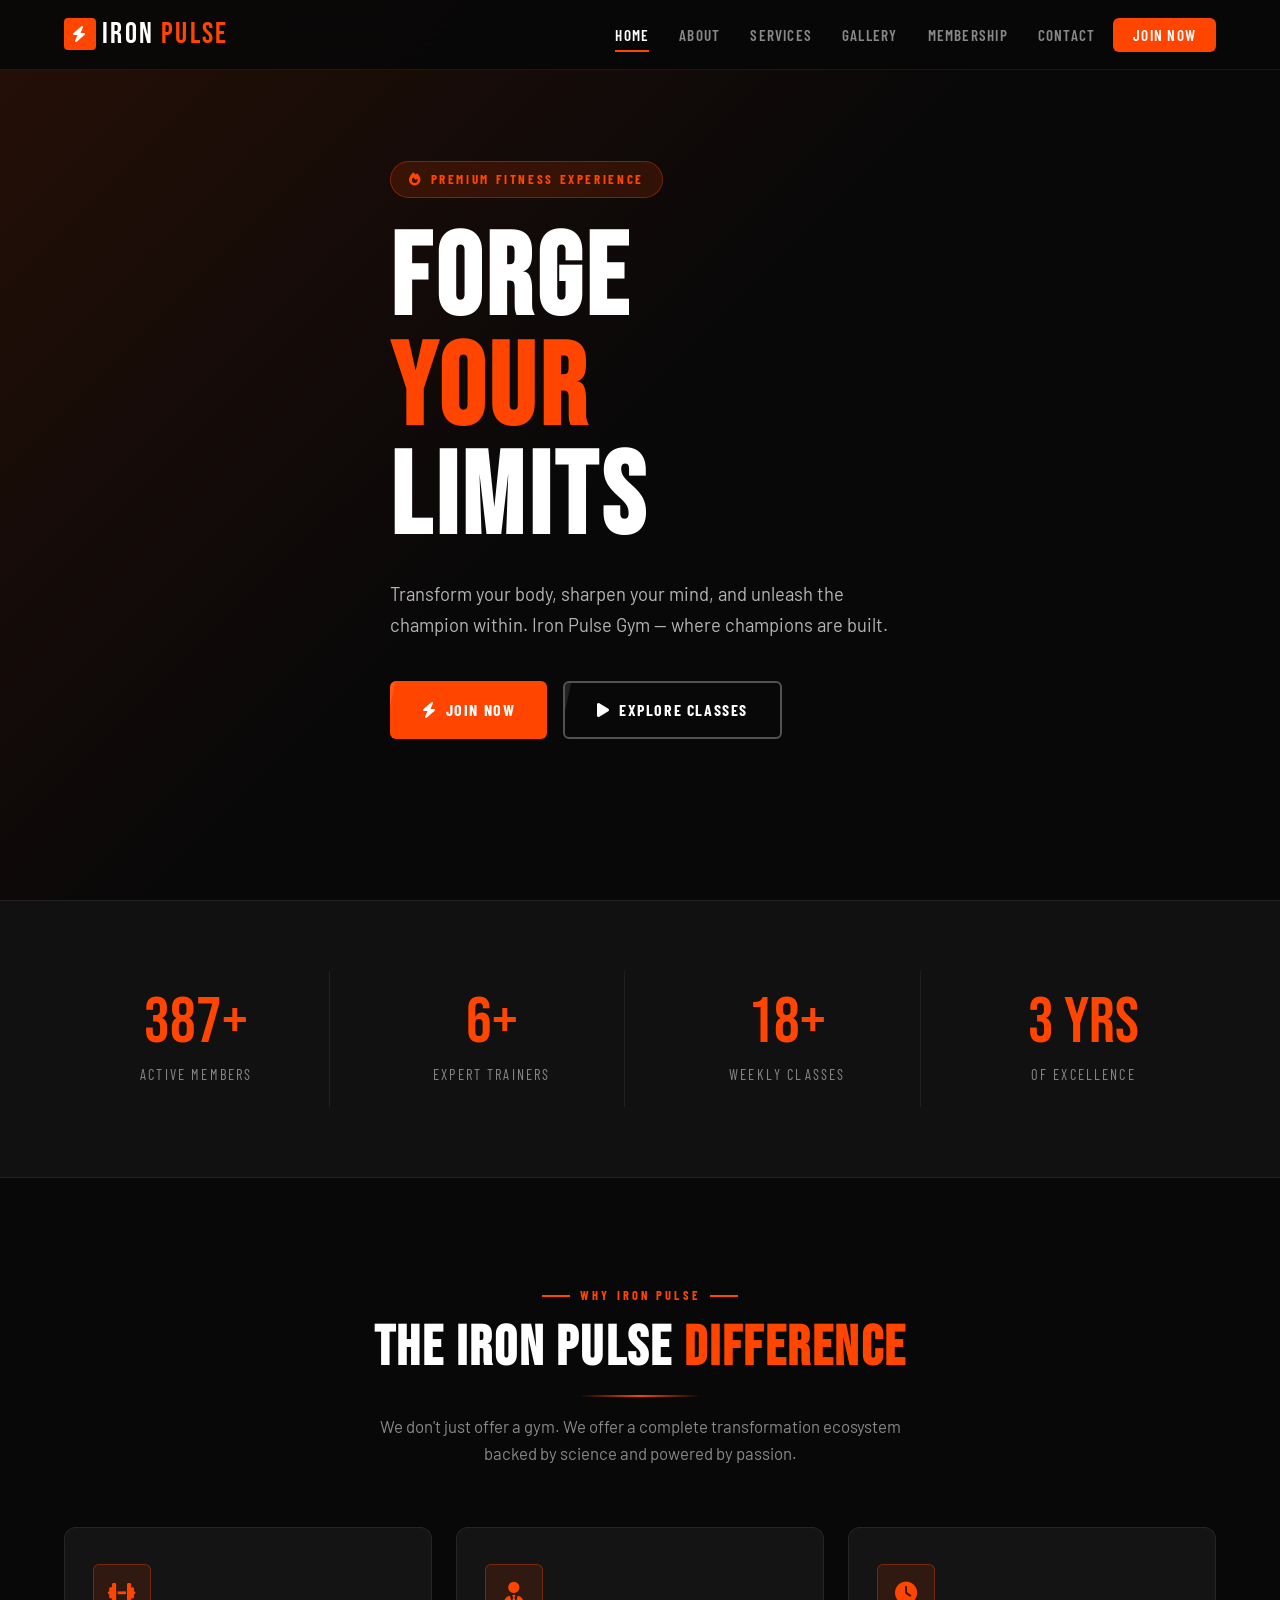
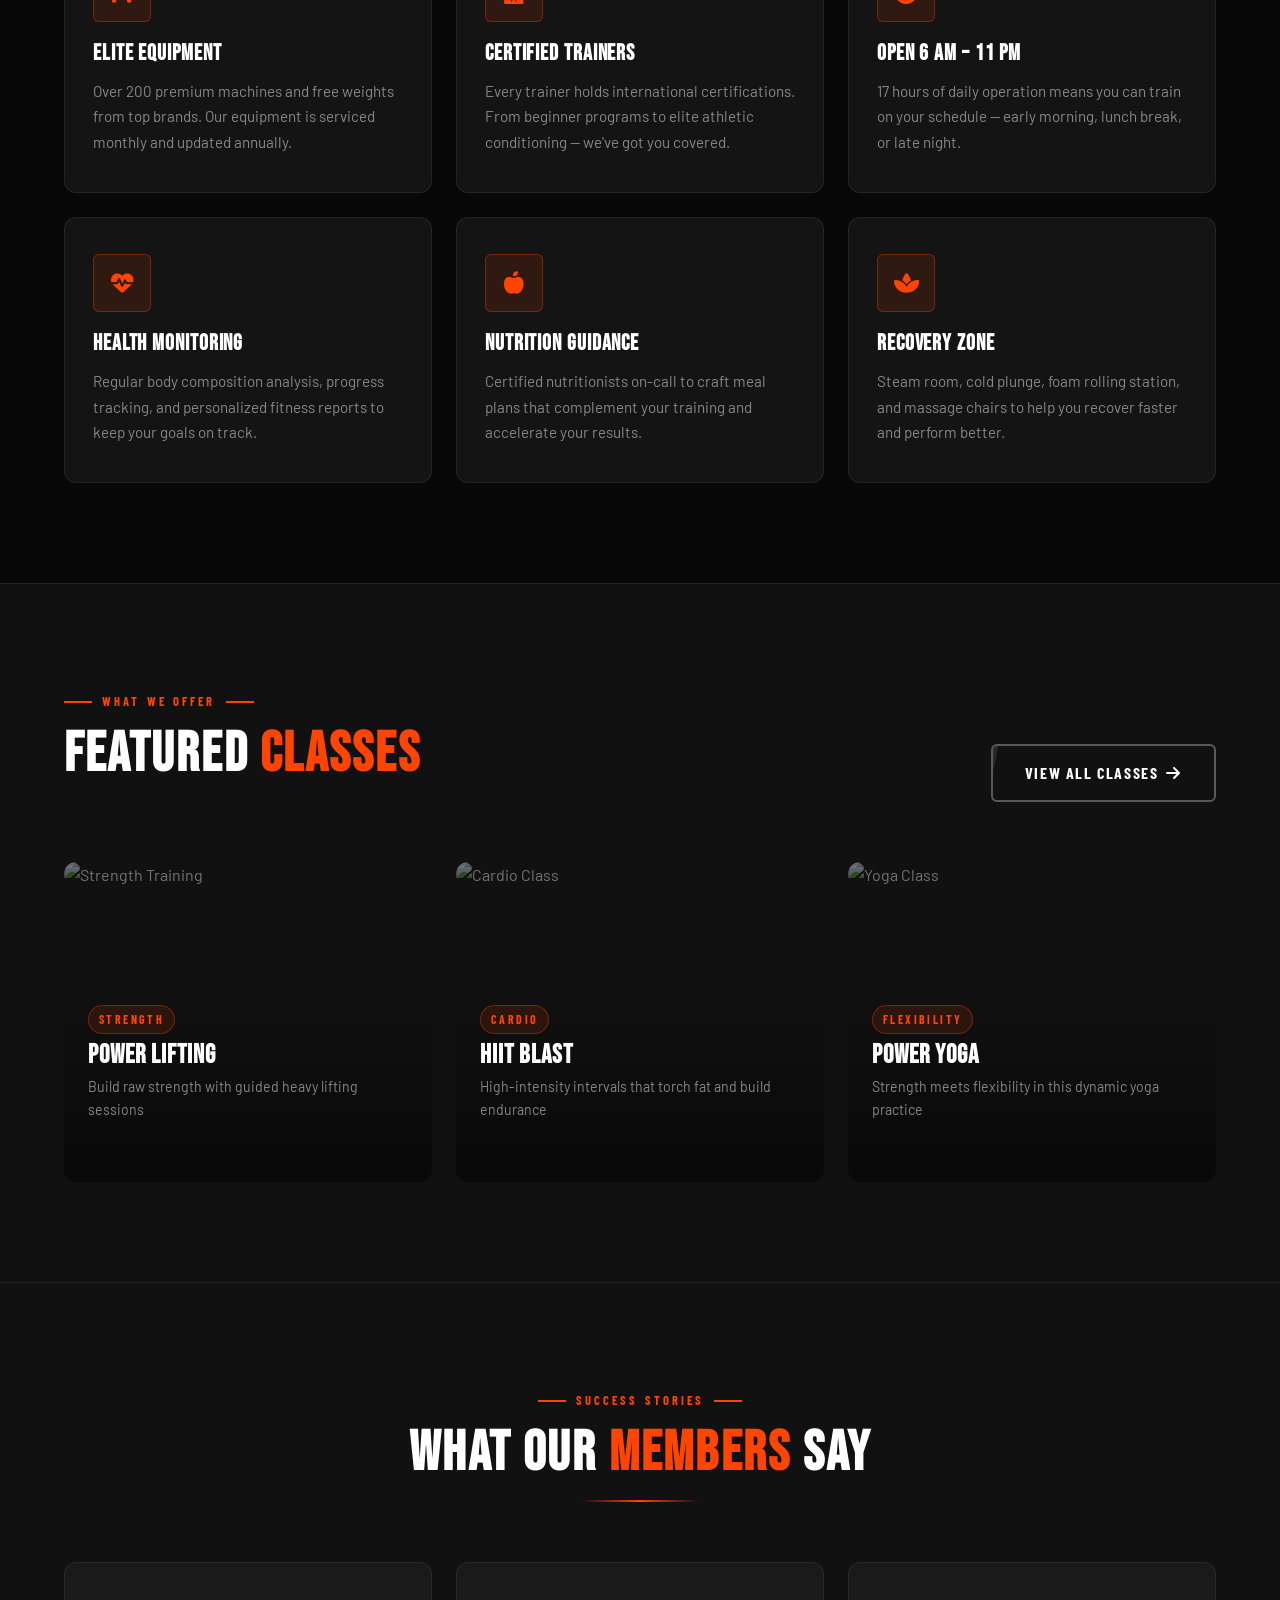
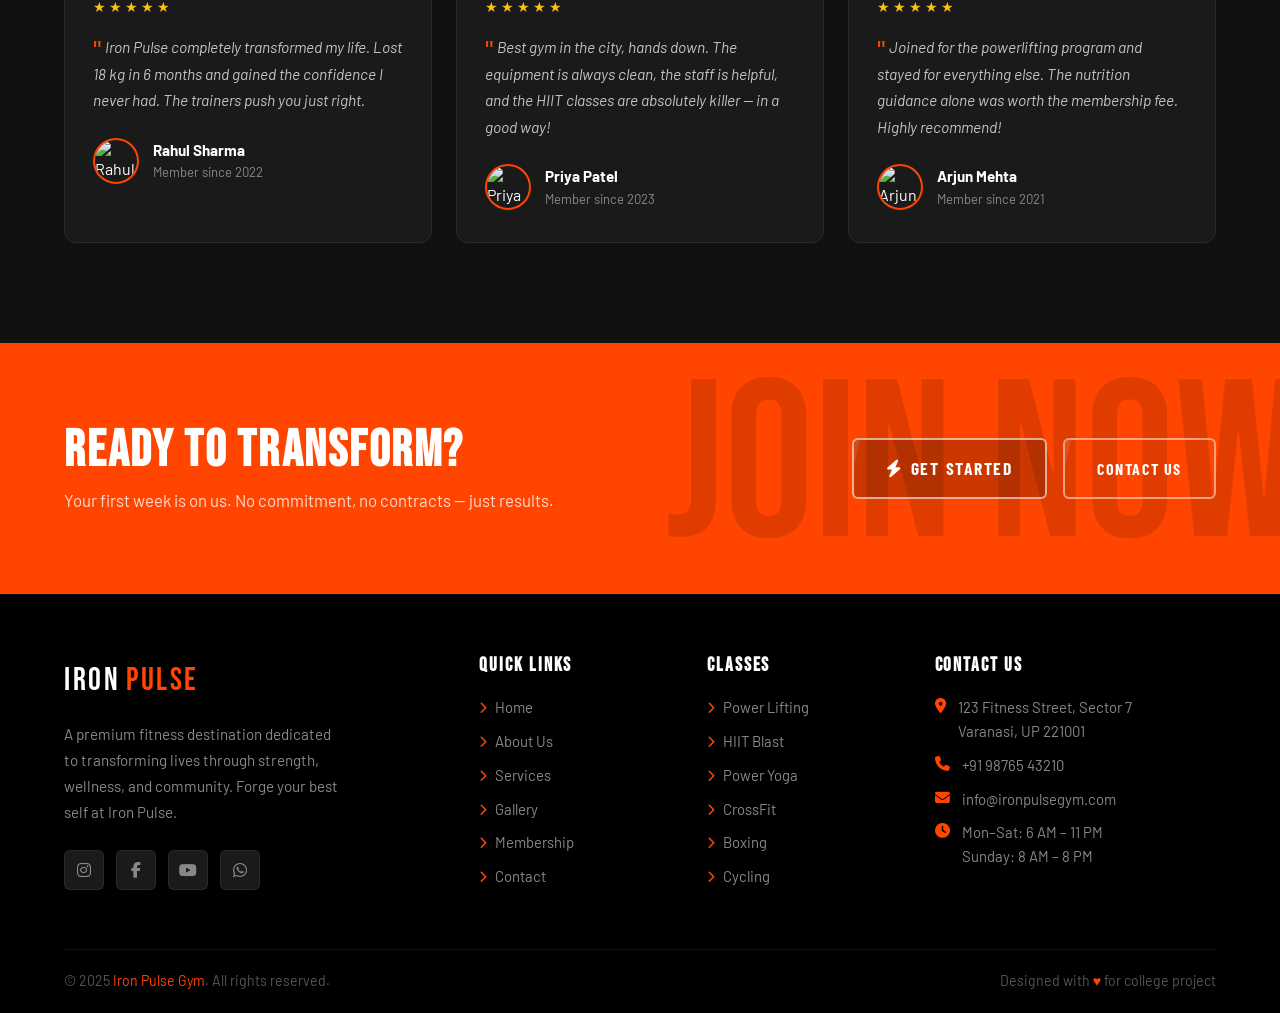
==== commit b8aadef0: "Updated something" ====
--- a/index.html
+++ b/index.html
@@ -8,7 +8,9 @@
   <link rel="stylesheet" href="style.css" />
   <link rel="stylesheet" href="https://cdnjs.cloudflare.com/ajax/libs/font-awesome/6.5.0/css/all.min.css" />
   <style>
-    /* ── Back-to-top ── */
+
+    /*  Back-to-top  */
+
     .back-top {
       position: fixed; bottom: 28px; right: 28px; z-index: 900;
       width: 44px; height: 44px;
@@ -26,7 +28,7 @@
 </head>
 <body>
 
-<!-- ── NAVBAR ────────────────────────────────────────── -->
+<!--  NAVBAR  -->
 <nav class="navbar">
   <div class="nav-container">
     <a href="index.html" class="logo">
@@ -48,7 +50,7 @@
   </div>
 </nav>
 
-<!-- ── HERO ──────────────────────────────────────────── -->
+<!--  HERO  -->
 <section class="hero">
   <div class="hero-bg"></div>
   <div class="container">
@@ -79,7 +81,7 @@
   </div> -->
 </section>
 
-<!-- ── STATS ─────────────────────────────────────────── -->
+<!--  STATS  -->
 <section class="stats-section">
   <div class="container">
     <div class="stats-grid">
@@ -103,7 +105,7 @@
   </div>
 </section>
 
-<!-- ── WHY CHOOSE US ─────────────────────────────────── -->
+<!--  WHY CHOOSE US  -->
 <section class="section">
   <div class="container">
     <div class="section-header text-center">
@@ -147,7 +149,7 @@
   </div>
 </section>
 
-<!-- ── FEATURED CLASSES ──────────────────────────────── -->
+<!--  FEATURED CLASSES  -->
 <section class="section" style="background: var(--bg2); border-top: 1px solid var(--border); border-bottom: 1px solid var(--border);">
   <div class="container">
     <div class="section-header" style="display:flex; align-items:flex-end; justify-content:space-between; flex-wrap:wrap; gap:20px;">
@@ -189,7 +191,7 @@
   </div>
 </section>
 
-<!-- ── TESTIMONIALS ──────────────────────────────────── -->
+<!--  TESTIMONIALS  -->
 <section class="section testimonials-section">
   <div class="container">
     <div class="section-header text-center">
@@ -235,7 +237,7 @@
   </div>
 </section>
 
-<!-- ── CTA BANNER ────────────────────────────────────── -->
+<!--  CTA BANNER  -->
 <section class="cta-section">
   <div class="container">
     <div class="cta-content">
@@ -253,7 +255,7 @@
   </div>
 </section>
 
-<!-- ── FOOTER ─────────────────────────────────────────── -->
+<!--  FOOTER  -->
 <footer>
   <div class="container">
     <div class="footer-grid">
@@ -306,12 +308,12 @@
   </div>
 </footer>
 
-<!-- ── BACK TO TOP ────────────────────────────────────── -->
+<!--  BACK TO TOP  -->
 <button class="back-top" id="backTop" aria-label="Back to top">
   <i class="fas fa-arrow-up"></i>
 </button>
 
-<!-- ── SCRIPTS ────────────────────────────────────────── -->
+<!--  SCRIPTS  -->
 <script src="https://cdn.jsdelivr.net/npm/@emailjs/browser@4/dist/email.min.js"></script>
 <script>
   // Initialize EmailJS — replace with your Public Key
